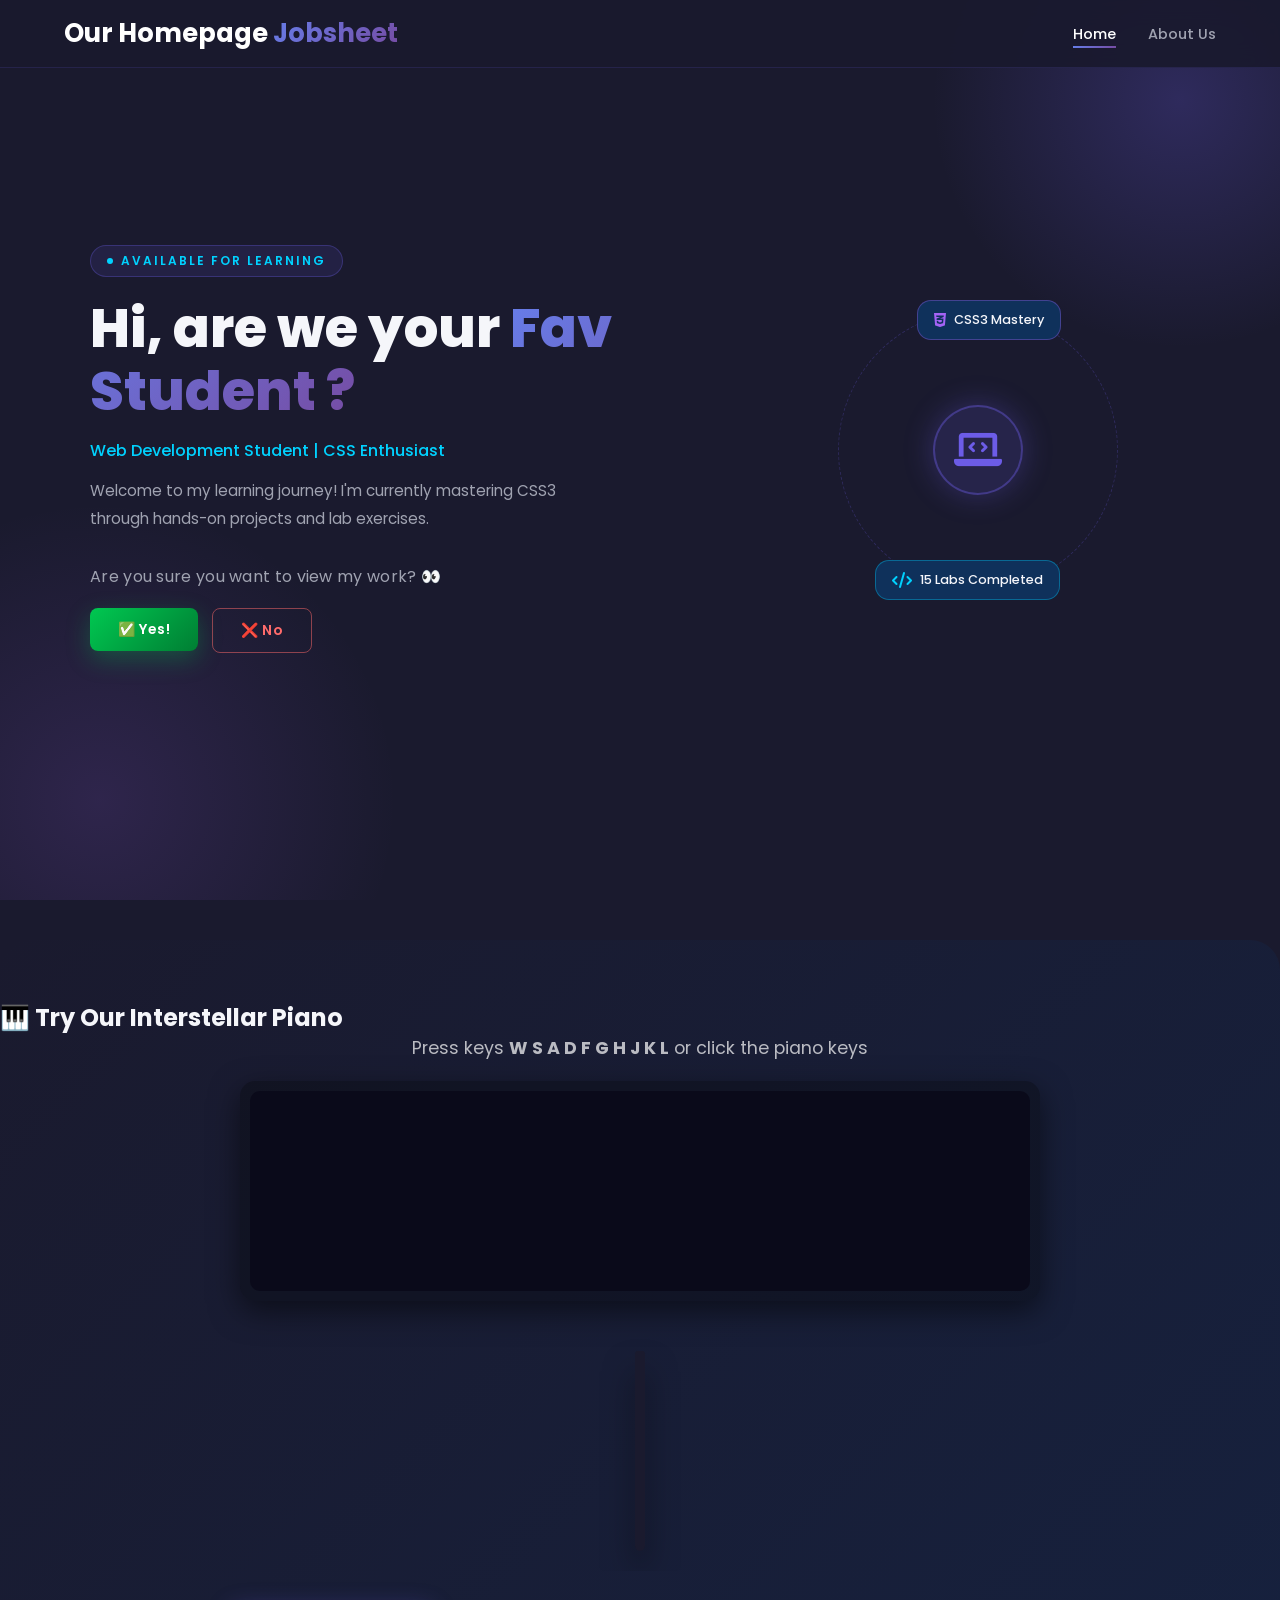
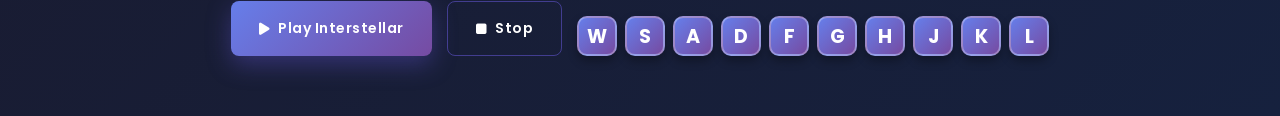
==== index.html @ 13f6bb86 "piano" ====
<!DOCTYPE html>
<html lang="en">
<head>
    <meta charset="UTF-8">
    <meta name="viewport" content="width=device-width, initial-scale=1.0">
    <title>My Jobsheet Progress</title>
    <link href="https://fonts.googleapis.com/css2?family=Poppins:wght@300;400;500;600;700;800&display=swap" rel="stylesheet">
    <link rel="stylesheet" href="https://cdnjs.cloudflare.com/ajax/libs/font-awesome/6.0.0/css/all.min.css">
    <link rel="stylesheet" href="index.css">
    <link rel="stylesheet" href="piano.css">
    <style>
        /* ===== YES/NO SECTION ===== */
        .yn-question {
            font-size: 1rem;
            color: var(--muted);
            margin-bottom: 16px;
            font-weight: 400;
            letter-spacing: 0.3px;
            transition: color 0.3s ease;
        }

        .yn-question.answered {
            color: var(--accent);
            font-weight: 500;
        }

        .yn-buttons {
            display: flex;
            gap: 14px;
            align-items: center;
            flex-wrap: wrap;
            position: relative;
            min-height: 50px;
        }

        /* YES button */
        .btn-yes {
            padding: 11px 28px;
            border-radius: 8px;
            font-weight: 600;
            font-size: 0.875rem;
            letter-spacing: 0.5px;
            cursor: pointer;
            border: none;
            font-family: inherit;
            display: inline-flex;
            align-items: center;
            gap: 8px;
            background: linear-gradient(135deg, #00c851, #007e33);
            color: white;
            box-shadow: 0 8px 24px rgba(0, 200, 81, 0.3);
            transition: all 0.35s cubic-bezier(0.34, 1.56, 0.64, 1);
        }

        .btn-yes:hover {
            transform: translateY(-3px) scale(1.05);
            box-shadow: 0 14px 32px rgba(0, 200, 81, 0.45);
        }

        .btn-yes:active {
            transform: translateY(0) scale(0.97);
        }

        .btn-yes.clicked {
            background: linear-gradient(135deg, #667eea, #764ba2);
            box-shadow: 0 8px 24px rgba(108, 92, 231, 0.4);
            animation: yesPop 0.5s cubic-bezier(0.34, 1.56, 0.64, 1);
        }

        @keyframes yesPop {
            0%   { transform: scale(1); }
            40%  { transform: scale(1.18); }
            100% { transform: scale(1); }
        }

        /* NO button — absolutely positioned so it can flee */
        .btn-no {
            padding: 11px 28px;
            border-radius: 8px;
            font-weight: 600;
            font-size: 0.875rem;
            letter-spacing: 0.5px;
            cursor: pointer;
            font-family: inherit;
            display: inline-flex;
            align-items: center;
            gap: 8px;
            background: transparent;
            color: #ff6b6b;
            border: 1px solid rgba(255, 107, 107, 0.5);
            transition:
                color 0.3s,
                border-color 0.3s,
                box-shadow 0.3s;
            position: fixed;  /* use fixed so it can go anywhere on screen */
            z-index: 9999;
            user-select: none;
        }

        .btn-no:hover {
            box-shadow: 0 0 16px rgba(255, 107, 107, 0.3);
        }

        /* Jobsheet dropdown — hidden until YES clicked */
        .jobsheet-reveal {
            display: none;
            opacity: 0;
            transform: translateY(10px);
            transition: opacity 0.4s ease, transform 0.4s ease;
        }

        .jobsheet-reveal.show {
            display: flex;
            animation: revealIn 0.5s cubic-bezier(0.34, 1.56, 0.64, 1) forwards;
        }

        @keyframes revealIn {
            from { opacity: 0; transform: translateY(12px) scale(0.95); }
            to   { opacity: 1; transform: translateY(0) scale(1); }
        }

        /* Confetti burst on YES */
        .confetti-burst {
            position: fixed;
            pointer-events: none;
            z-index: 99999;
        }

        .confetti-piece {
            position: absolute;
            width: 8px;
            height: 8px;
            border-radius: 2px;
            animation: confettiFall 1.2s ease-out forwards;
        }

        @keyframes confettiFall {
            0%   { transform: translate(0,0) rotate(0deg); opacity: 1; }
            100% { transform: translate(var(--dx), var(--dy)) rotate(720deg); opacity: 0; }
        }

        /* ===== ORBIT SYSTEM ===== */
        .hero-image {
            flex: 0.8;
            display: flex;
            align-items: center;
            justify-content: center;
            position: relative;
            height: 340px;
        }

        .orbit-system {
            position: relative;
            width: 300px;
            height: 300px;
            display: flex;
            align-items: center;
            justify-content: center;
        }

        /* Centre laptop icon */
        .orbit-center {
            position: absolute;
            width: 90px;
            height: 90px;
            background: rgba(108, 92, 231, 0.15);
            border: 2px solid rgba(108, 92, 231, 0.4);
            border-radius: 50%;
            display: flex;
            align-items: center;
            justify-content: center;
            z-index: 10;
            box-shadow: 0 0 30px rgba(108, 92, 231, 0.3);
        }

        .orbit-center i {
            font-size: 2.4rem;
            color: var(--primary);
            animation: pulse-icon 3s ease-in-out infinite;
        }

        @keyframes pulse-icon {
            0%, 100% { filter: drop-shadow(0 0 6px rgba(108,92,231,0.5)); }
            50%       { filter: drop-shadow(0 0 18px rgba(108,92,231,0.9)); }
        }

        /* Visible orbit track ring */
        .orbit-ring {
            position: absolute;
            width: 280px;
            height: 280px;
            border-radius: 50%;
            border: 1px dashed rgba(108, 92, 231, 0.25);
            z-index: 1;
        }

        /* Cards — JS moves them via translate, no rotation */
        .orbit-card {
            position: absolute;
            white-space: nowrap;
            z-index: 5;
            background: rgba(15, 52, 96, 0.92);
            backdrop-filter: blur(12px);
            padding: 10px 16px;
            border-radius: 14px;
            display: flex;
            align-items: center;
            gap: 8px;
            font-size: 0.8rem;
            font-weight: 500;
            /* transform set by JS only */
            transition: box-shadow 0.3s ease;
        }

        .orbit-card:hover {
            box-shadow: 0 0 20px rgba(108, 92, 231, 0.4);
        }

        .card-labs {
            border: 1px solid rgba(0, 210, 255, 0.35);
        }
        .card-labs i { color: #00d2ff; font-size: 1rem; }

        .card-css {
            border: 1px solid rgba(164, 99, 245, 0.35);
        }
        .card-css i { color: #a463f5; font-size: 1rem; }
    </style>
</head>
<body>

    <!-- Navigation Bar -->
    <nav class="navbar">
        <div class="nav-container">
            <div class="logo">
                <a href="#">Our Homepage <span>Jobsheet</span></a>
            </div>
            <ul class="nav-menu">
                <li><a href="#" class="active" data-icon="🏠">Home</a></li>
                <li><a href="about_us.html" data-icon="👥">About Us</a></li>
              
            </ul>
            <div class="hamburger">
                <span></span><span></span><span></span>
            </div>
        </div>
    </nav>

    <!-- HERO — Full screen, no scroll -->
    <section id="home" class="hero">
        <div class="hero-inner">

            <!-- Left: Text -->
            <div class="hero-content">
                <div class="hero-eyebrow">Available for Learning</div>
                <h1 class="glow-text">Hi, are we your <span class="highlight">Fav Student ?</span></h1>
                <p class="subtitle">Web Development Student | CSS Enthusiast</p>
                <p class="description">
                    Welcome to my learning journey! I'm currently mastering CSS3 through hands-on projects and lab exercises.
                </p>

                <!-- YES / NO Question -->
                <p class="yn-question" id="ynQuestion">
                    Are you sure you want to view my work? 👀
                </p>
                <div class="yn-buttons" id="ynButtons">
                    <button class="btn-yes" id="btnYes" onclick="handleYes()">
                        ✅ Yes!
                    </button>
                    <button class="btn-no" id="btnNo">
                        ❌ No
                    </button>
                </div>

                <!-- Jobsheet dropdown — only shows after YES -->
                <div class="hero-buttons jobsheet-reveal" id="jobsheetReveal">
                    <a href="about_us.html" class="btn primary">Learn More</a>

                    <div class="dropdown-wrapper" id="workDropdown">
                        <button class="btn secondary" onclick="toggleDropdown(event)">
                            View Our Work <i class="fas fa-chevron-down dropdown-arrow"></i>
                        </button>
                        <div class="dropdown-menu">
                            <a href="ammar/ammar.html">
                                <span class="member-avatar-icon avatar-ammar">A</span>
                                <span class="member-details">
                                    <span class="member-name">Ammar</span>
                                    <span class="member-title">Project Lead</span>
                                </span>
                            </a>
                            <a href="syamsul/syamsulpage.html">
                                <span class="member-avatar-icon avatar-syamsul">S</span>
                                <span class="member-details">
                                    <span class="member-name">Syamsul</span>
                                    <span class="member-title">Technical Specialist</span>
                                </span>
                            </a>
                        </div>
                    </div>
                </div>

            </div>

            <!-- Right: Orbit Visual -->
            <div class="hero-image">
                <div class="orbit-system" id="orbitSystem">
                    <!-- Centre: laptop -->
                    <div class="orbit-center">
                        <i class="fas fa-laptop-code"></i>
                    </div>

                    <!-- Orbit track ring -->
                    <div class="orbit-ring"></div>

                    <!-- Card 1 — position set by JS -->
                    <div class="orbit-card card-labs" id="orbitCard1">
                        <i class="fas fa-code"></i>
                        <span>15 Labs Completed</span>
                    </div>

                    <!-- Card 2 — position set by JS, 180° offset -->
                    <div class="orbit-card card-css" id="orbitCard2">
                        <i class="fab fa-css3-alt"></i>
                        <span>CSS3 Mastery</span>
                    </div>
                </div>
            </div>

        </div>
    </section>

    <!-- ===== PIANO SECTION WITH INTERSTELLAR ===== -->
<section class="piano-section">
    <div class="container">
        <h2 class="section-title">🎹 Try Our <span>Interstellar Piano</span></h2>
        <p class="piano-subtitle">Press keys <strong>W S A D F G H J K L</strong> or click the piano keys</p>
        
        <!-- Falling Notes Canvas -->
        <div class="game-area">
            <canvas id="fallingNotes" width="800" height="200"></canvas>
        </div>
        
        <!-- Piano Keyboard -->
        <div class="piano-container">
            <div class="piano-keyboard" id="piano">
                <!-- White keys - akan generate guna JavaScript -->
                <!-- Black keys - akan generate guna JavaScript -->
            </div>
        </div>
        
        <!-- Song Controls -->
        <div class="song-controls">
            <button class="btn primary" id="playInterstellar">
                <i class="fas fa-play"></i> Play Interstellar
            </button>
            <button class="btn secondary" id="stopSong">
                <i class="fas fa-stop"></i> Stop
            </button>
            <div class="guide-huruf">
                <span class="guide-key">W</span>
                <span class="guide-key">S</span>
                <span class="guide-key">A</span>
                <span class="guide-key">D</span>
                <span class="guide-key">F</span>
                <span class="guide-key">G</span>
                <span class="guide-key">H</span>
                <span class="guide-key">J</span>
                <span class="guide-key">K</span>
                <span class="guide-key">L</span>
            </div>
        </div>
    </div>
</section>

    <script>
        // ===== HAMBURGER =====
        const hamburger = document.querySelector('.hamburger');
        const navMenu   = document.querySelector('.nav-menu');
        hamburger.addEventListener('click', () => {
            hamburger.classList.toggle('active');
            navMenu.classList.toggle('active');
        });

        // ===== DROPDOWN =====
        function toggleDropdown(e) {
            e.stopPropagation();
            document.getElementById('workDropdown').classList.toggle('open');
        }
        document.addEventListener('click', () => {
            document.getElementById('workDropdown').classList.remove('open');
        });

        // ===== JS ORBIT — cards translate along circle, no rotation =====
        (function() {
            const system = document.getElementById('orbitSystem');
            const card1  = document.getElementById('orbitCard1');
            const card2  = document.getElementById('orbitCard2');

            const radius = 130;   // orbit radius in px
            const speed  = 0.0008; // radians per ms (full circle ~7.8s)

            let angle = 0;
            let lastTime = null;

            function step(timestamp) {
                if (!lastTime) lastTime = timestamp;
                const delta = timestamp - lastTime;
                lastTime = timestamp;

                angle += speed * delta;

                const cx = system.offsetWidth  / 2;
                const cy = system.offsetHeight / 2;

                // Card 1 position
                const x1 = cx + radius * Math.cos(angle);
                const y1 = cy + radius * Math.sin(angle);

                // Card 2 — exactly opposite (π offset)
                const x2 = cx + radius * Math.cos(angle + Math.PI);
                const y2 = cy + radius * Math.sin(angle + Math.PI);

                // Centre cards on the calculated point
                card1.style.left = (x1 - card1.offsetWidth  / 2) + 'px';
                card1.style.top  = (y1 - card1.offsetHeight / 2) + 'px';

                card2.style.left = (x2 - card2.offsetWidth  / 2) + 'px';
                card2.style.top  = (y2 - card2.offsetHeight / 2) + 'px';

                requestAnimationFrame(step);
            }

            requestAnimationFrame(step);
        })();

        // ===== POSITION NO BUTTON next to YES on load =====
        const btnNo  = document.getElementById('btnNo');
        const btnYes = document.getElementById('btnYes');

        function positionNoNearYes() {
            const rect = btnYes.getBoundingClientRect();
            btnNo.style.left = (rect.right + 14) + 'px';
            btnNo.style.top  = rect.top + 'px';
        }

        window.addEventListener('load', positionNoNearYes);
        window.addEventListener('resize', positionNoNearYes);

        // ===== RUNAWAY NO BUTTON =====
        let noMoveCount = 0;

        btnNo.addEventListener('mousemove', runAway);
        btnNo.addEventListener('touchstart', runAway, { passive: true });

        function runAway() {
            noMoveCount++;

            const margin  = 80;
            const btnW    = btnNo.offsetWidth;
            const btnH    = btnNo.offsetHeight;
            const maxX    = window.innerWidth  - btnW  - margin;
            const maxY    = window.innerHeight - btnH  - margin;

            // Try to pick a position far from the current position
            let newX, newY, tries = 0;
            do {
                newX = margin + Math.random() * maxX;
                newY = margin + Math.random() * maxY;
                tries++;
            } while (tries < 10 && isNear(newX, newY, btnNo));

            // Smooth dash to new position
            btnNo.style.transition = 'left 0.25s cubic-bezier(0.34,1.56,0.64,1), top 0.25s cubic-bezier(0.34,1.56,0.64,1)';
            btnNo.style.left = newX + 'px';
            btnNo.style.top  = newY + 'px';

            // Wobble text after a few escapes
            if (noMoveCount >= 3) {
                const msgs = ['Nope 😂', 'Never 🏃', 'Catch me!', '😈 No!', 'Hehe~', 'Nuh uh!'];
                btnNo.innerHTML = '❌ ' + msgs[Math.floor(Math.random() * msgs.length)];
            }
        }

        function isNear(x, y, el) {
            const rect = el.getBoundingClientRect();
            return Math.abs(x - rect.left) < 120 && Math.abs(y - rect.top) < 60;
        }

        // ===== YES BUTTON =====
        function handleYes() {
            const btnYes   = document.getElementById('btnYes');
            const ynQ      = document.getElementById('ynQuestion');
            const reveal   = document.getElementById('jobsheetReveal');

            // 1. Change question text
            ynQ.textContent = "Great! Here's what you can explore 🎉";
            ynQ.classList.add('answered');

            // 2. Hide YES button, banish NO
            btnYes.classList.add('clicked');
            btnYes.disabled = true;
            btnYes.innerHTML = '🎉 Yay!';
            btnNo.style.display = 'none';

            // 3. Confetti burst
            spawnConfetti(btnYes);

            // 4. Reveal jobsheet buttons
            setTimeout(() => {
                reveal.classList.add('show');
            }, 400);
        }

        // ===== CONFETTI =====
        function spawnConfetti(origin) {
            const rect   = origin.getBoundingClientRect();
            const colors = ['#667eea','#764ba2','#00d2ff','#f093fb','#feca57','#ff6b6b','#1dd1a1'];

            for (let i = 0; i < 28; i++) {
                const el = document.createElement('div');
                el.className = 'confetti-piece';
                el.style.cssText = `
                    left: ${rect.left + rect.width / 2}px;
                    top:  ${rect.top  + rect.height / 2}px;
                    background: ${colors[i % colors.length]};
                    --dx: ${(Math.random() - 0.5) * 220}px;
                    --dy: ${(Math.random() - 0.8) * 200}px;
                    border-radius: ${Math.random() > 0.5 ? '50%' : '2px'};
                    width:  ${6 + Math.random() * 8}px;
                    height: ${6 + Math.random() * 8}px;
                    animation-duration: ${0.9 + Math.random() * 0.6}s;
                    animation-delay: ${Math.random() * 0.2}s;
                `;
                el.classList.add('confetti-burst');
                document.body.appendChild(el);
                setTimeout(() => el.remove(), 1800);
            }
        }
    </script>
</body>
</html>
---- index.css ----
/* ============================================
   MAIN WEBSITE STYLES - style.css
   ============================================ */

:root {
    --primary: #6c5ce7;
    --secondary: #a463f5;
    --accent: #00d2ff;
    --dark: #1a1a2e;
    --deeper: #16213e;
    --card-bg: #0f3460;
    --light: #f5f6fa;
    --muted: #a0a3b1;
    --gradient: linear-gradient(135deg, #667eea 0%, #764ba2 100%);
    --transition: 0.4s cubic-bezier(0.4, 0, 0.2, 1);
}

* { margin: 0; padding: 0; box-sizing: border-box; }

body {
    font-family: 'Poppins', sans-serif;
    background: var(--dark);
    color: var(--light);
    overflow: hidden;
    height: 100vh;
}

/* ========== NAVBAR ========== */
.navbar {
    position: fixed;
    top: 0;
    width: 100%;
    background: rgba(26, 26, 46, 0.92);
    backdrop-filter: blur(12px);
    z-index: 1000;
    border-bottom: 1px solid rgba(108, 92, 231, 0.15);
}

.nav-container {
    max-width: 1200px;
    margin: 0 auto;
    padding: 14px 24px;
    display: flex;
    justify-content: space-between;
    align-items: center;
}

.logo a {
    font-size: 1.6rem;
    font-weight: 700;
    color: white;
    text-decoration: none;
}

.logo span {
    background: var(--gradient);
    -webkit-background-clip: text;
    -webkit-text-fill-color: transparent;
}

.nav-menu {
    display: flex;
    list-style: none;
    gap: 32px;
}

.nav-menu a {
    color: var(--muted);
    text-decoration: none;
    font-weight: 500;
    font-size: 0.9rem;
    transition: color var(--transition);
    position: relative;
}

.nav-menu a::after {
    content: '';
    position: absolute;
    bottom: -4px;
    left: 0;
    width: 0;
    height: 2px;
    background: var(--gradient);
    transition: width var(--transition);
}

.nav-menu a:hover,
.nav-menu a.active { color: white; }

.nav-menu a:hover::after,
.nav-menu a.active::after { width: 100%; }

.hamburger {
    display: none;
    flex-direction: column;
    cursor: pointer;
    gap: 5px;
}

.hamburger span {
    width: 24px;
    height: 2px;
    background: white;
    transition: all 0.3s;
    border-radius: 2px;
}

/* ========== HERO ========== */
.hero {
    height: 100vh;
    display: flex;
    align-items: center;
    justify-content: center;
    padding: 0 24px;
    position: relative;
    overflow: hidden;
}

.hero::before {
    content: '';
    position: absolute;
    width: 500px;
    height: 500px;
    background: radial-gradient(circle, rgba(108, 92, 231, 0.25) 0%, transparent 70%);
    border-radius: 50%;
    top: -150px;
    right: -150px;
    animation: drift 18s infinite;
    pointer-events: none;
}

.hero::after {
    content: '';
    position: absolute;
    width: 600px;
    height: 600px;
    background: radial-gradient(circle, rgba(164, 99, 245, 0.15) 0%, transparent 70%);
    border-radius: 50%;
    bottom: -200px;
    left: -200px;
    animation: drift 24s infinite reverse;
    pointer-events: none;
}

@keyframes drift {
    0%, 100% { transform: translate(0, 0); }
    50% { transform: translate(40px, 40px); }
}

.hero-inner {
    max-width: 1100px;
    width: 100%;
    display: flex;
    align-items: center;
    justify-content: space-between;
    gap: 40px;
    z-index: 10;
    position: relative;
}

.hero-content { flex: 1.2; }

.hero-eyebrow {
    display: inline-flex;
    align-items: center;
    gap: 8px;
    background: rgba(108, 92, 231, 0.12);
    border: 1px solid rgba(108, 92, 231, 0.3);
    color: var(--accent);
    font-size: 0.75rem;
    font-weight: 600;
    letter-spacing: 2px;
    text-transform: uppercase;
    padding: 6px 16px;
    border-radius: 20px;
    margin-bottom: 20px;
}

.hero-eyebrow::before {
    content: '';
    width: 6px;
    height: 6px;
    background: var(--accent);
    border-radius: 50%;
    animation: pulse 2s infinite;
}

@keyframes pulse {
    0%, 100% { opacity: 1; transform: scale(1); }
    50% { opacity: 0.4; transform: scale(0.8); }
}

.hero-content h1 {
    font-size: clamp(2rem, 4.5vw, 3.4rem);
    font-weight: 800;
    line-height: 1.15;
    margin-bottom: 16px;
    animation: glow 4s infinite;
}

@keyframes glow {
    0%, 100% { text-shadow: 0 0 20px rgba(108, 92, 231, 0.3); }
    50% { text-shadow: 0 0 40px rgba(164, 99, 245, 0.6); }
}

.highlight {
    background: var(--gradient);
    -webkit-background-clip: text;
    -webkit-text-fill-color: transparent;
}

.hero .subtitle {
    font-size: 1rem;
    color: var(--accent);
    font-weight: 500;
    margin-bottom: 14px;
}

.hero .description {
    font-size: 0.95rem;
    color: var(--muted);
    line-height: 1.8;
    margin-bottom: 32px;
    max-width: 480px;
}

/* ===== BUTTONS ===== */
.hero-buttons {
    display: flex;
    gap: 14px;
    align-items: flex-start;
    flex-wrap: wrap;
}

.btn {
    padding: 12px 28px;
    border-radius: 8px;
    text-decoration: none;
    font-weight: 600;
    font-size: 0.875rem;
    letter-spacing: 0.5px;
    transition: all var(--transition);
    display: inline-flex;
    align-items: center;
    gap: 8px;
    cursor: pointer;
    border: none;
    font-family: inherit;
}

.btn.primary {
    background: var(--gradient);
    color: white;
    box-shadow: 0 8px 24px rgba(108, 92, 231, 0.35);
}

.btn.primary:hover {
    transform: translateY(-3px);
    box-shadow: 0 14px 32px rgba(108, 92, 231, 0.5);
}

/* ===== DROPDOWN ===== */
.dropdown-wrapper { position: relative; }

.btn.secondary {
    background: transparent;
    color: white;
    border: 1px solid rgba(108, 92, 231, 0.5);
}

.btn.secondary:hover {
    background: rgba(108, 92, 231, 0.12);
    border-color: var(--primary);
}

.dropdown-menu {
    position: absolute;
    top: calc(100% + 10px);
    left: 0;
    background: rgba(15, 52, 96, 0.97);
    backdrop-filter: blur(16px);
    border: 1px solid rgba(108, 92, 231, 0.3);
    border-radius: 12px;
    overflow: hidden;
    min-width: 210px;
    opacity: 0;
    visibility: hidden;
    transform: translateY(-8px);
    transition: all var(--transition);
    z-index: 200;
}

.dropdown-wrapper:hover .dropdown-menu,
.dropdown-wrapper.open .dropdown-menu {
    opacity: 1;
    visibility: visible;
    transform: translateY(0);
}

.dropdown-menu a {
    display: flex;
    align-items: center;
    gap: 12px;
    padding: 13px 18px;
    color: var(--light);
    text-decoration: none;
    font-size: 0.875rem;
    font-weight: 500;
    transition: all var(--transition);
    border-bottom: 1px solid rgba(255, 255, 255, 0.05);
}

.dropdown-menu a:last-child { border-bottom: none; }

.dropdown-menu a:hover {
    background: rgba(108, 92, 231, 0.2);
    color: white;
    padding-left: 22px;
}

.member-avatar-icon {
    width: 34px;
    height: 34px;
    border-radius: 50%;
    display: flex;
    align-items: center;
    justify-content: center;
    font-size: 0.85rem;
    font-weight: 700;
    flex-shrink: 0;
    color: white;
}

.avatar-ammar  { background: linear-gradient(135deg, #6c5ce7, #a463f5); }
.avatar-syamsul { background: linear-gradient(135deg, #00d2ff, #6c5ce7); }

.member-details { display: flex; flex-direction: column; }
.member-name  { font-weight: 600; font-size: 0.875rem; color: white; }
.member-title { font-size: 0.72rem; color: var(--muted); }

.dropdown-arrow {
    font-size: 0.7rem;
    transition: transform var(--transition);
    margin-left: 2px;
}

.dropdown-wrapper:hover .dropdown-arrow,
.dropdown-wrapper.open .dropdown-arrow {
    transform: rotate(180deg);
}

/* ===== RIGHT VISUAL ===== */
.hero-image {
    flex: 0.8;
    position: relative;
    height: 340px;
    display: flex;
    align-items: center;
    justify-content: center;
}

.hero-ring {
    width: 240px;
    height: 240px;
    border-radius: 50%;
    border: 1px solid rgba(108, 92, 231, 0.2);
    display: flex;
    align-items: center;
    justify-content: center;
    position: relative;
    animation: spin 20s linear infinite;
}

.hero-ring::before {
    content: '';
    position: absolute;
    inset: 20px;
    border-radius: 50%;
    border: 1px dashed rgba(0, 210, 255, 0.15);
    animation: spin 12s linear infinite reverse;
}

.hero-icon-center {
    font-size: 4rem;
    color: var(--primary);
    animation: spin 20s linear infinite reverse;
}

@keyframes spin {
    from { transform: rotate(0deg); }
    to   { transform: rotate(360deg); }
}

.floating-card {
    position: absolute;
    top: 10%;
    right: -10px;
    background: rgba(15, 52, 96, 0.9);
    backdrop-filter: blur(12px);
    padding: 14px 18px;
    border-radius: 14px;
    border: 1px solid rgba(108, 92, 231, 0.25);
    display: flex;
    align-items: center;
    gap: 10px;
    font-size: 0.85rem;
    font-weight: 500;
    animation: floatUp 5s ease-in-out infinite;
    white-space: nowrap;
}

.floating-card i { color: var(--accent); font-size: 1.2rem; }

.floating-card-2 {
    position: absolute;
    bottom: 10%;
    left: -10px;
    background: rgba(15, 52, 96, 0.9);
    backdrop-filter: blur(12px);
    padding: 14px 18px;
    border-radius: 14px;
    border: 1px solid rgba(164, 99, 245, 0.25);
    display: flex;
    align-items: center;
    gap: 10px;
    font-size: 0.85rem;
    font-weight: 500;
    animation: floatUp 6s ease-in-out infinite reverse;
    white-space: nowrap;
}

.floating-card-2 i { color: var(--secondary); font-size: 1.2rem; }

@keyframes floatUp {
    0%, 100% { transform: translateY(0); }
    50%       { transform: translateY(-12px); }
}

/* ========== RESPONSIVE ========== */
@media (max-width: 768px) {
    body { overflow: auto; }

    .hamburger { display: flex; }

    .nav-menu {
        position: fixed;
        top: 58px;
        left: -100%;
        width: 100%;
        height: calc(100vh - 58px);
        background: var(--dark);
        flex-direction: column;
        align-items: center;
        justify-content: center;
        transition: left 0.3s;
        gap: 24px;
    }
    .nav-menu.active { left: 0; }

    .hero-inner        { flex-direction: column; text-align: center; }
    .hero-content      { order: 2; }
    .hero-image        { order: 1; height: 200px; }
    .hero .description { margin: 0 auto 28px; }
    .hero-buttons      { justify-content: center; }
    .floating-card     { top: 0; right: 0; }
    .floating-card-2   { bottom: 0; left: 0; }
}

@media (max-width: 480px) {
    .hero-content h1   { font-size: 1.8rem; }
    .hero-ring         { width: 160px; height: 160px; }
    .hero-icon-center  { font-size: 2.8rem; }
}
---- piano.css ----
/* ============================================
   PIANO SECTION STYLES - INTERSTELLAR PIANO
   ============================================ */

.piano-section {
    padding: 60px 0;
    background: linear-gradient(135deg, #1a1a2e 0%, #16213e 100%);
    margin-top: 40px;
    border-radius: 30px 30px 0 0;
}

.piano-subtitle {
    color: rgba(255,255,255,0.7);
    text-align: center;
    margin-bottom: 20px;
    font-size: 1.1em;
}

/* Game area for falling notes */
.game-area {
    width: 100%;
    max-width: 800px;
    margin: 0 auto 30px;
    background: rgba(0,0,0,0.3);
    border-radius: 15px;
    padding: 10px;
    box-shadow: 0 10px 30px rgba(0,0,0,0.5);
}

#fallingNotes {
    width: 100%;
    height: 200px;
    background: #0a0a1a;
    border-radius: 10px;
    display: block;
}

/* Piano keyboard */
.piano-container {
    display: flex;
    justify-content: center;
    margin: 20px 0 30px;
    overflow-x: auto;
    padding: 20px 0;
}

.piano-keyboard {
    display: flex;
    position: relative;
    height: 200px;
    background: #1a1a2e;
    border-radius: 10px 10px 20px 20px;
    padding: 10px 5px 5px 5px;
    box-shadow: 0 20px 30px rgba(0,0,0,0.5);
}

/* White key */
.white-key {
    width: 50px;
    height: 180px;
    background: white;
    border: 1px solid #333;
    border-radius: 0 0 8px 8px;
    box-shadow: 0 5px 0 #999;
    cursor: pointer;
    transition: all 0.05s ease;
    display: flex;
    flex-direction: column;
    justify-content: flex-end;
    align-items: center;
    padding-bottom: 15px;
    font-weight: bold;
    color: #333;
    position: relative;
    z-index: 1;
    user-select: none;
}

.white-key.active {
    background: #ddd;
    box-shadow: 0 2px 0 #999;
    transform: translateY(3px);
}

.white-key:hover {
    background: #f0f0f0;
}

/* Black key */
.black-key {
    width: 30px;
    height: 110px;
    background: #333;
    border: 1px solid #222;
    border-radius: 0 0 6px 6px;
    box-shadow: 0 5px 0 #111;
    cursor: pointer;
    transition: all 0.05s ease;
    display: flex;
    flex-direction: column;
    justify-content: flex-end;
    align-items: center;
    padding-bottom: 10px;
    color: white;
    font-size: 0.8em;
    font-weight: bold;
    position: absolute;
    z-index: 2;
    user-select: none;
}

.black-key.active {
    background: #555;
    box-shadow: 0 2px 0 #111;
    transform: translateY(3px);
}

.black-key:hover {
    background: #444;
}

/* Key guide */
.key-guide {
    font-size: 0.7em;
    color: #666;
    margin-top: 5px;
    text-transform: uppercase;
}

.white-key .key-guide {
    color: #999;
}

.black-key .key-guide {
    color: #ccc;
}

/* Song controls */
.song-controls {
    display: flex;
    justify-content: center;
    gap: 15px;
    flex-wrap: wrap;
    margin-top: 20px;
}

.guide-huruf {
    display: flex;
    gap: 8px;
    flex-wrap: wrap;
    justify-content: center;
    margin-top: 15px;
}

.guide-key {
    width: 40px;
    height: 40px;
    background: linear-gradient(135deg, #667eea, #764ba2);
    color: white;
    border-radius: 10px;
    display: flex;
    align-items: center;
    justify-content: center;
    font-weight: bold;
    font-size: 1.2em;
    box-shadow: 0 5px 10px rgba(0,0,0,0.3);
    border: 2px solid rgba(255,255,255,0.3);
}

/* Responsive */
@media (max-width: 768px) {
    .white-key {
        width: 35px;
        font-size: 0.8em;
    }
    .black-key {
        width: 22px;
    }
    
    .guide-key {
        width: 35px;
        height: 35px;
        font-size: 1em;
    }
}

@media (max-width: 480px) {
    .white-key {
        width: 30px;
        font-size: 0.7em;
    }
    .black-key {
        width: 18px;
    }
}
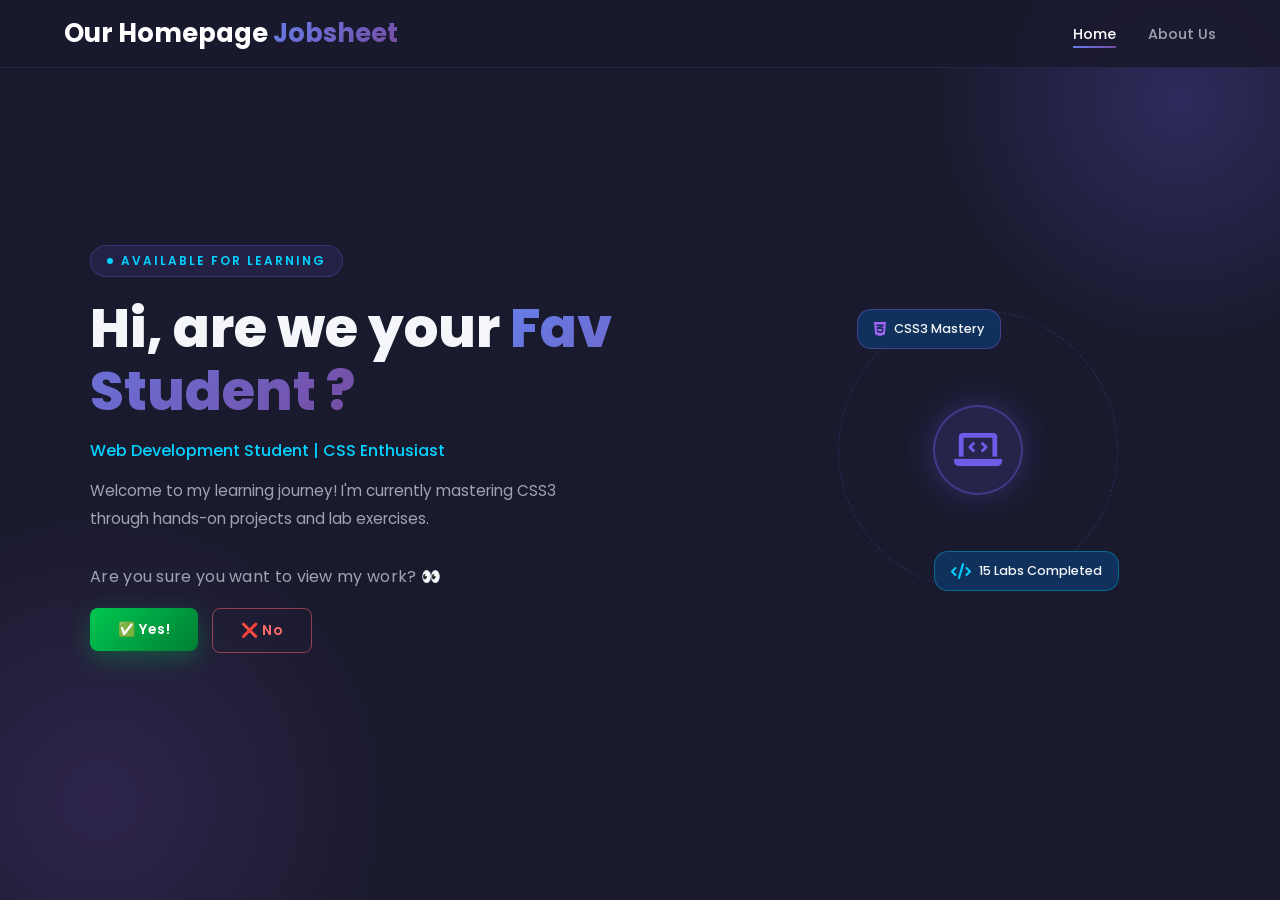
==== commit 0e505d31: "revert" ====
--- a/index.html
+++ b/index.html
@@ -7,7 +7,6 @@
     <link href="https://fonts.googleapis.com/css2?family=Poppins:wght@300;400;500;600;700;800&display=swap" rel="stylesheet">
     <link rel="stylesheet" href="https://cdnjs.cloudflare.com/ajax/libs/font-awesome/6.0.0/css/all.min.css">
     <link rel="stylesheet" href="index.css">
-    <link rel="stylesheet" href="piano.css">
     <style>
         /* ===== YES/NO SECTION ===== */
         .yn-question {
@@ -329,49 +328,6 @@
         </div>
     </section>
 
-    <!-- ===== PIANO SECTION WITH INTERSTELLAR ===== -->
-<section class="piano-section">
-    <div class="container">
-        <h2 class="section-title">🎹 Try Our <span>Interstellar Piano</span></h2>
-        <p class="piano-subtitle">Press keys <strong>W S A D F G H J K L</strong> or click the piano keys</p>
-        
-        <!-- Falling Notes Canvas -->
-        <div class="game-area">
-            <canvas id="fallingNotes" width="800" height="200"></canvas>
-        </div>
-        
-        <!-- Piano Keyboard -->
-        <div class="piano-container">
-            <div class="piano-keyboard" id="piano">
-                <!-- White keys - akan generate guna JavaScript -->
-                <!-- Black keys - akan generate guna JavaScript -->
-            </div>
-        </div>
-        
-        <!-- Song Controls -->
-        <div class="song-controls">
-            <button class="btn primary" id="playInterstellar">
-                <i class="fas fa-play"></i> Play Interstellar
-            </button>
-            <button class="btn secondary" id="stopSong">
-                <i class="fas fa-stop"></i> Stop
-            </button>
-            <div class="guide-huruf">
-                <span class="guide-key">W</span>
-                <span class="guide-key">S</span>
-                <span class="guide-key">A</span>
-                <span class="guide-key">D</span>
-                <span class="guide-key">F</span>
-                <span class="guide-key">G</span>
-                <span class="guide-key">H</span>
-                <span class="guide-key">J</span>
-                <span class="guide-key">K</span>
-                <span class="guide-key">L</span>
-            </div>
-        </div>
-    </div>
-</section>
-
     <script>
         // ===== HAMBURGER =====
         const hamburger = document.querySelector('.hamburger');
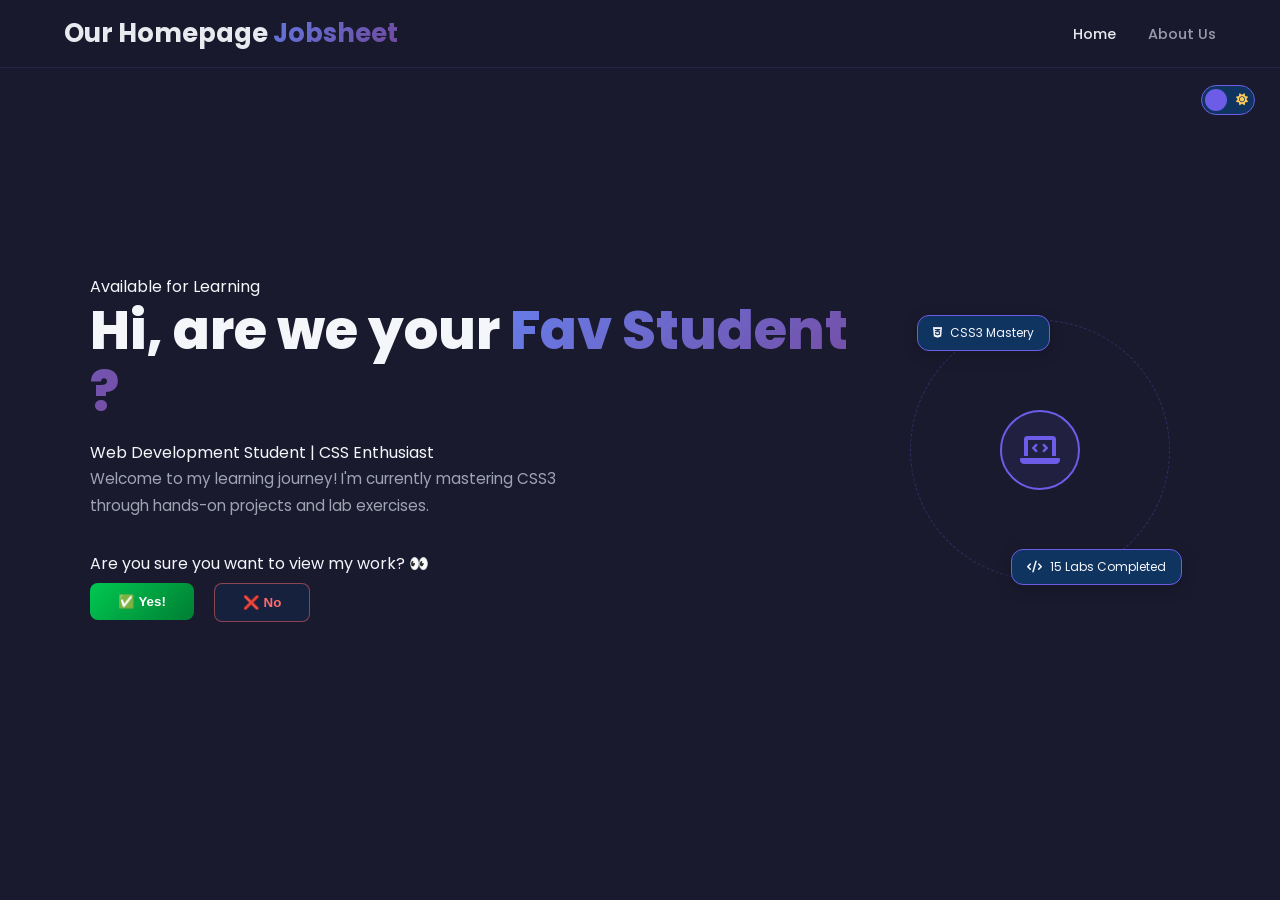
==== commit 0909476c: "Refactor index.html and index.css: streamline theme switcher, enhance button styles, and optimize la" ====
--- a/index.html
+++ b/index.html
@@ -7,249 +7,33 @@
     <link href="https://fonts.googleapis.com/css2?family=Poppins:wght@300;400;500;600;700;800&display=swap" rel="stylesheet">
     <link rel="stylesheet" href="https://cdnjs.cloudflare.com/ajax/libs/font-awesome/6.0.0/css/all.min.css">
     <link rel="stylesheet" href="index.css">
-    <style>
-        /* ===== YES/NO SECTION ===== */
-        .yn-question {
-            font-size: 1rem;
-            color: var(--muted);
-            margin-bottom: 16px;
-            font-weight: 400;
-            letter-spacing: 0.3px;
-            transition: color 0.3s ease;
-        }
-
-        .yn-question.answered {
-            color: var(--accent);
-            font-weight: 500;
-        }
-
-        .yn-buttons {
-            display: flex;
-            gap: 14px;
-            align-items: center;
-            flex-wrap: wrap;
-            position: relative;
-            min-height: 50px;
-        }
-
-        /* YES button */
-        .btn-yes {
-            padding: 11px 28px;
-            border-radius: 8px;
-            font-weight: 600;
-            font-size: 0.875rem;
-            letter-spacing: 0.5px;
-            cursor: pointer;
-            border: none;
-            font-family: inherit;
-            display: inline-flex;
-            align-items: center;
-            gap: 8px;
-            background: linear-gradient(135deg, #00c851, #007e33);
-            color: white;
-            box-shadow: 0 8px 24px rgba(0, 200, 81, 0.3);
-            transition: all 0.35s cubic-bezier(0.34, 1.56, 0.64, 1);
-        }
-
-        .btn-yes:hover {
-            transform: translateY(-3px) scale(1.05);
-            box-shadow: 0 14px 32px rgba(0, 200, 81, 0.45);
-        }
-
-        .btn-yes:active {
-            transform: translateY(0) scale(0.97);
-        }
-
-        .btn-yes.clicked {
-            background: linear-gradient(135deg, #667eea, #764ba2);
-            box-shadow: 0 8px 24px rgba(108, 92, 231, 0.4);
-            animation: yesPop 0.5s cubic-bezier(0.34, 1.56, 0.64, 1);
-        }
-
-        @keyframes yesPop {
-            0%   { transform: scale(1); }
-            40%  { transform: scale(1.18); }
-            100% { transform: scale(1); }
-        }
-
-        /* NO button — absolutely positioned so it can flee */
-        .btn-no {
-            padding: 11px 28px;
-            border-radius: 8px;
-            font-weight: 600;
-            font-size: 0.875rem;
-            letter-spacing: 0.5px;
-            cursor: pointer;
-            font-family: inherit;
-            display: inline-flex;
-            align-items: center;
-            gap: 8px;
-            background: transparent;
-            color: #ff6b6b;
-            border: 1px solid rgba(255, 107, 107, 0.5);
-            transition:
-                color 0.3s,
-                border-color 0.3s,
-                box-shadow 0.3s;
-            position: fixed;  /* use fixed so it can go anywhere on screen */
-            z-index: 9999;
-            user-select: none;
-        }
-
-        .btn-no:hover {
-            box-shadow: 0 0 16px rgba(255, 107, 107, 0.3);
-        }
-
-        /* Jobsheet dropdown — hidden until YES clicked */
-        .jobsheet-reveal {
-            display: none;
-            opacity: 0;
-            transform: translateY(10px);
-            transition: opacity 0.4s ease, transform 0.4s ease;
-        }
-
-        .jobsheet-reveal.show {
-            display: flex;
-            animation: revealIn 0.5s cubic-bezier(0.34, 1.56, 0.64, 1) forwards;
-        }
-
-        @keyframes revealIn {
-            from { opacity: 0; transform: translateY(12px) scale(0.95); }
-            to   { opacity: 1; transform: translateY(0) scale(1); }
-        }
-
-        /* Confetti burst on YES */
-        .confetti-burst {
-            position: fixed;
-            pointer-events: none;
-            z-index: 99999;
-        }
-
-        .confetti-piece {
-            position: absolute;
-            width: 8px;
-            height: 8px;
-            border-radius: 2px;
-            animation: confettiFall 1.2s ease-out forwards;
-        }
-
-        @keyframes confettiFall {
-            0%   { transform: translate(0,0) rotate(0deg); opacity: 1; }
-            100% { transform: translate(var(--dx), var(--dy)) rotate(720deg); opacity: 0; }
-        }
-
-        /* ===== ORBIT SYSTEM ===== */
-        .hero-image {
-            flex: 0.8;
-            display: flex;
-            align-items: center;
-            justify-content: center;
-            position: relative;
-            height: 340px;
-        }
-
-        .orbit-system {
-            position: relative;
-            width: 300px;
-            height: 300px;
-            display: flex;
-            align-items: center;
-            justify-content: center;
-        }
-
-        /* Centre laptop icon */
-        .orbit-center {
-            position: absolute;
-            width: 90px;
-            height: 90px;
-            background: rgba(108, 92, 231, 0.15);
-            border: 2px solid rgba(108, 92, 231, 0.4);
-            border-radius: 50%;
-            display: flex;
-            align-items: center;
-            justify-content: center;
-            z-index: 10;
-            box-shadow: 0 0 30px rgba(108, 92, 231, 0.3);
-        }
-
-        .orbit-center i {
-            font-size: 2.4rem;
-            color: var(--primary);
-            animation: pulse-icon 3s ease-in-out infinite;
-        }
-
-        @keyframes pulse-icon {
-            0%, 100% { filter: drop-shadow(0 0 6px rgba(108,92,231,0.5)); }
-            50%       { filter: drop-shadow(0 0 18px rgba(108,92,231,0.9)); }
-        }
-
-        /* Visible orbit track ring */
-        .orbit-ring {
-            position: absolute;
-            width: 280px;
-            height: 280px;
-            border-radius: 50%;
-            border: 1px dashed rgba(108, 92, 231, 0.25);
-            z-index: 1;
-        }
-
-        /* Cards — JS moves them via translate, no rotation */
-        .orbit-card {
-            position: absolute;
-            white-space: nowrap;
-            z-index: 5;
-            background: rgba(15, 52, 96, 0.92);
-            backdrop-filter: blur(12px);
-            padding: 10px 16px;
-            border-radius: 14px;
-            display: flex;
-            align-items: center;
-            gap: 8px;
-            font-size: 0.8rem;
-            font-weight: 500;
-            /* transform set by JS only */
-            transition: box-shadow 0.3s ease;
-        }
-
-        .orbit-card:hover {
-            box-shadow: 0 0 20px rgba(108, 92, 231, 0.4);
-        }
-
-        .card-labs {
-            border: 1px solid rgba(0, 210, 255, 0.35);
-        }
-        .card-labs i { color: #00d2ff; font-size: 1rem; }
-
-        .card-css {
-            border: 1px solid rgba(164, 99, 245, 0.35);
-        }
-        .card-css i { color: #a463f5; font-size: 1rem; }
-    </style>
 </head>
 <body>
 
-    <!-- Navigation Bar -->
+    <div class="theme-switch-wrapper">
+        <label class="theme-switch" for="checkbox">
+            <input type="checkbox" id="checkbox" />
+            <div class="slider round">
+                <i class="fas fa-moon"></i>
+                <i class="fas fa-sun"></i>
+            </div>
+        </label>
+    </div>
+
     <nav class="navbar">
         <div class="nav-container">
             <div class="logo">
                 <a href="#">Our Homepage <span>Jobsheet</span></a>
             </div>
             <ul class="nav-menu">
-                <li><a href="#" class="active" data-icon="🏠">Home</a></li>
-                <li><a href="about_us.html" data-icon="👥">About Us</a></li>
-              
+                <li><a href="#" class="active">Home</a></li>
+                <li><a href="about_us.html">About Us</a></li>
             </ul>
-            <div class="hamburger">
-                <span></span><span></span><span></span>
-            </div>
         </div>
     </nav>
 
-    <!-- HERO — Full screen, no scroll -->
     <section id="home" class="hero">
         <div class="hero-inner">
-
-            <!-- Left: Text -->
             <div class="hero-content">
                 <div class="hero-eyebrow">Available for Learning</div>
                 <h1 class="glow-text">Hi, are we your <span class="highlight">Fav Student ?</span></h1>
@@ -258,23 +42,14 @@
                     Welcome to my learning journey! I'm currently mastering CSS3 through hands-on projects and lab exercises.
                 </p>
 
-                <!-- YES / NO Question -->
-                <p class="yn-question" id="ynQuestion">
-                    Are you sure you want to view my work? 👀
-                </p>
+                <p class="yn-question" id="ynQuestion">Are you sure you want to view my work? 👀</p>
                 <div class="yn-buttons" id="ynButtons">
-                    <button class="btn-yes" id="btnYes" onclick="handleYes()">
-                        ✅ Yes!
-                    </button>
-                    <button class="btn-no" id="btnNo">
-                        ❌ No
-                    </button>
+                    <button class="btn-yes" id="btnYes" onclick="handleYes()">✅ Yes!</button>
+                    <button class="btn-no" id="btnNo">❌ No</button>
                 </div>
 
-                <!-- Jobsheet dropdown — only shows after YES -->
                 <div class="hero-buttons jobsheet-reveal" id="jobsheetReveal">
                     <a href="about_us.html" class="btn primary">Learn More</a>
-
                     <div class="dropdown-wrapper" id="workDropdown">
                         <button class="btn secondary" onclick="toggleDropdown(event)">
                             View Our Work <i class="fas fa-chevron-down dropdown-arrow"></i>
@@ -297,201 +72,102 @@
                         </div>
                     </div>
                 </div>
-
             </div>
 
-            <!-- Right: Orbit Visual -->
             <div class="hero-image">
                 <div class="orbit-system" id="orbitSystem">
-                    <!-- Centre: laptop -->
-                    <div class="orbit-center">
-                        <i class="fas fa-laptop-code"></i>
+                    <div class="orbit-center"><i class="fas fa-laptop-code"></i></div>
+                    <div class="orbit-ring"></div>
+                    <div class="orbit-card card-labs" id="orbitCard1">
+                        <i class="fas fa-code"></i><span>15 Labs Completed</span>
                     </div>
-
-                    <!-- Orbit track ring -->
-                    <div class="orbit-ring"></div>
-
-                    <!-- Card 1 — position set by JS -->
-                    <div class="orbit-card card-labs" id="orbitCard1">
-                        <i class="fas fa-code"></i>
-                        <span>15 Labs Completed</span>
-                    </div>
-
-                    <!-- Card 2 — position set by JS, 180° offset -->
                     <div class="orbit-card card-css" id="orbitCard2">
-                        <i class="fab fa-css3-alt"></i>
-                        <span>CSS3 Mastery</span>
+                        <i class="fab fa-css3-alt"></i><span>CSS3 Mastery</span>
                     </div>
                 </div>
             </div>
-
         </div>
     </section>
 
     <script>
-        // ===== HAMBURGER =====
-        const hamburger = document.querySelector('.hamburger');
-        const navMenu   = document.querySelector('.nav-menu');
-        hamburger.addEventListener('click', () => {
-            hamburger.classList.toggle('active');
-            navMenu.classList.toggle('active');
+        // 1. THEME TOGGLE LOGIC
+        const toggleSwitch = document.querySelector('#checkbox');
+        const currentTheme = localStorage.getItem('theme');
+
+        if (currentTheme) {
+            document.documentElement.setAttribute('data-theme', currentTheme);
+            if (currentTheme === 'light') toggleSwitch.checked = true;
+        }
+
+        toggleSwitch.addEventListener('change', (e) => {
+            const theme = e.target.checked ? 'light' : 'dark';
+            document.documentElement.setAttribute('data-theme', theme);
+            localStorage.setItem('theme', theme);
         });
 
-        // ===== DROPDOWN =====
+        // 2. ORBIT ANIMATION
+        (function() {
+            const system = document.getElementById('orbitSystem');
+            const card1 = document.getElementById('orbitCard1');
+            const card2 = document.getElementById('orbitCard2');
+            const radius = 130;
+            const speed = 0.0008;
+            let angle = 0, lastTime = null;
+
+            function step(timestamp) {
+                if (!lastTime) lastTime = timestamp;
+                angle += speed * (timestamp - lastTime);
+                lastTime = timestamp;
+                const cx = system.offsetWidth / 2, cy = system.offsetHeight / 2;
+                card1.style.left = (cx + radius * Math.cos(angle) - card1.offsetWidth / 2) + 'px';
+                card1.style.top = (cy + radius * Math.sin(angle) - card1.offsetHeight / 2) + 'px';
+                card2.style.left = (cx + radius * Math.cos(angle + Math.PI) - card2.offsetWidth / 2) + 'px';
+                card2.style.top = (cy + radius * Math.sin(angle + Math.PI) - card2.offsetHeight / 2) + 'px';
+                requestAnimationFrame(step);
+            }
+            requestAnimationFrame(step);
+        })();
+
+        // 3. UI INTERACTIONS (YES/NO/DROPDOWN)
+        const btnNo = document.getElementById('btnNo');
+        const btnYes = document.getElementById('btnYes');
+
+        window.addEventListener('load', () => {
+            const rect = btnYes.getBoundingClientRect();
+            btnNo.style.left = (rect.right + 20) + 'px';
+            btnNo.style.top = rect.top + 'px';
+        });
+
+        btnNo.addEventListener('mouseover', () => {
+            btnNo.style.left = Math.random() * (window.innerWidth - 120) + 'px';
+            btnNo.style.top = Math.random() * (window.innerHeight - 50) + 'px';
+        });
+
+        function handleYes() {
+            document.getElementById('ynQuestion').textContent = "Great! Here's what you can explore 🎉";
+            btnYes.style.display = 'none';
+            btnNo.style.display = 'none';
+            document.getElementById('jobsheetReveal').classList.add('show');
+            spawnConfetti();
+        }
+
         function toggleDropdown(e) {
             e.stopPropagation();
             document.getElementById('workDropdown').classList.toggle('open');
         }
-        document.addEventListener('click', () => {
-            document.getElementById('workDropdown').classList.remove('open');
-        });
 
-        // ===== JS ORBIT — cards translate along circle, no rotation =====
-        (function() {
-            const system = document.getElementById('orbitSystem');
-            const card1  = document.getElementById('orbitCard1');
-            const card2  = document.getElementById('orbitCard2');
-
-            const radius = 130;   // orbit radius in px
-            const speed  = 0.0008; // radians per ms (full circle ~7.8s)
-
-            let angle = 0;
-            let lastTime = null;
-
-            function step(timestamp) {
-                if (!lastTime) lastTime = timestamp;
-                const delta = timestamp - lastTime;
-                lastTime = timestamp;
-
-                angle += speed * delta;
-
-                const cx = system.offsetWidth  / 2;
-                const cy = system.offsetHeight / 2;
-
-                // Card 1 position
-                const x1 = cx + radius * Math.cos(angle);
-                const y1 = cy + radius * Math.sin(angle);
-
-                // Card 2 — exactly opposite (π offset)
-                const x2 = cx + radius * Math.cos(angle + Math.PI);
-                const y2 = cy + radius * Math.sin(angle + Math.PI);
-
-                // Centre cards on the calculated point
-                card1.style.left = (x1 - card1.offsetWidth  / 2) + 'px';
-                card1.style.top  = (y1 - card1.offsetHeight / 2) + 'px';
-
-                card2.style.left = (x2 - card2.offsetWidth  / 2) + 'px';
-                card2.style.top  = (y2 - card2.offsetHeight / 2) + 'px';
-
-                requestAnimationFrame(step);
-            }
-
-            requestAnimationFrame(step);
-        })();
-
-        // ===== POSITION NO BUTTON next to YES on load =====
-        const btnNo  = document.getElementById('btnNo');
-        const btnYes = document.getElementById('btnYes');
-
-        function positionNoNearYes() {
-            const rect = btnYes.getBoundingClientRect();
-            btnNo.style.left = (rect.right + 14) + 'px';
-            btnNo.style.top  = rect.top + 'px';
-        }
-
-        window.addEventListener('load', positionNoNearYes);
-        window.addEventListener('resize', positionNoNearYes);
-
-        // ===== RUNAWAY NO BUTTON =====
-        let noMoveCount = 0;
-
-        btnNo.addEventListener('mousemove', runAway);
-        btnNo.addEventListener('touchstart', runAway, { passive: true });
-
-        function runAway() {
-            noMoveCount++;
-
-            const margin  = 80;
-            const btnW    = btnNo.offsetWidth;
-            const btnH    = btnNo.offsetHeight;
-            const maxX    = window.innerWidth  - btnW  - margin;
-            const maxY    = window.innerHeight - btnH  - margin;
-
-            // Try to pick a position far from the current position
-            let newX, newY, tries = 0;
-            do {
-                newX = margin + Math.random() * maxX;
-                newY = margin + Math.random() * maxY;
-                tries++;
-            } while (tries < 10 && isNear(newX, newY, btnNo));
-
-            // Smooth dash to new position
-            btnNo.style.transition = 'left 0.25s cubic-bezier(0.34,1.56,0.64,1), top 0.25s cubic-bezier(0.34,1.56,0.64,1)';
-            btnNo.style.left = newX + 'px';
-            btnNo.style.top  = newY + 'px';
-
-            // Wobble text after a few escapes
-            if (noMoveCount >= 3) {
-                const msgs = ['Nope 😂', 'Never 🏃', 'Catch me!', '😈 No!', 'Hehe~', 'Nuh uh!'];
-                btnNo.innerHTML = '❌ ' + msgs[Math.floor(Math.random() * msgs.length)];
+        function spawnConfetti() {
+            for (let i = 0; i < 30; i++) {
+                const c = document.createElement('div');
+                c.className = 'confetti-piece';
+                c.style.cssText = `left:50%; top:50%; background:hsl(${Math.random()*360}, 70%, 60%); width:8px; height:8px; position:fixed;`;
+                c.style.setProperty('--dx', (Math.random()-0.5)*400 + 'px');
+                c.style.setProperty('--dy', (Math.random()-0.5)*400 + 'px');
+                document.body.appendChild(c);
+                setTimeout(() => c.remove(), 1200);
             }
         }
-
-        function isNear(x, y, el) {
-            const rect = el.getBoundingClientRect();
-            return Math.abs(x - rect.left) < 120 && Math.abs(y - rect.top) < 60;
-        }
-
-        // ===== YES BUTTON =====
-        function handleYes() {
-            const btnYes   = document.getElementById('btnYes');
-            const ynQ      = document.getElementById('ynQuestion');
-            const reveal   = document.getElementById('jobsheetReveal');
-
-            // 1. Change question text
-            ynQ.textContent = "Great! Here's what you can explore 🎉";
-            ynQ.classList.add('answered');
-
-            // 2. Hide YES button, banish NO
-            btnYes.classList.add('clicked');
-            btnYes.disabled = true;
-            btnYes.innerHTML = '🎉 Yay!';
-            btnNo.style.display = 'none';
-
-            // 3. Confetti burst
-            spawnConfetti(btnYes);
-
-            // 4. Reveal jobsheet buttons
-            setTimeout(() => {
-                reveal.classList.add('show');
-            }, 400);
-        }
-
-        // ===== CONFETTI =====
-        function spawnConfetti(origin) {
-            const rect   = origin.getBoundingClientRect();
-            const colors = ['#667eea','#764ba2','#00d2ff','#f093fb','#feca57','#ff6b6b','#1dd1a1'];
-
-            for (let i = 0; i < 28; i++) {
-                const el = document.createElement('div');
-                el.className = 'confetti-piece';
-                el.style.cssText = `
-                    left: ${rect.left + rect.width / 2}px;
-                    top:  ${rect.top  + rect.height / 2}px;
-                    background: ${colors[i % colors.length]};
-                    --dx: ${(Math.random() - 0.5) * 220}px;
-                    --dy: ${(Math.random() - 0.8) * 200}px;
-                    border-radius: ${Math.random() > 0.5 ? '50%' : '2px'};
-                    width:  ${6 + Math.random() * 8}px;
-                    height: ${6 + Math.random() * 8}px;
-                    animation-duration: ${0.9 + Math.random() * 0.6}s;
-                    animation-delay: ${Math.random() * 0.2}s;
-                `;
-                el.classList.add('confetti-burst');
-                document.body.appendChild(el);
-                setTimeout(() => el.remove(), 1800);
-            }
-        }
+        window.onclick = () => document.getElementById('workDropdown').classList.remove('open');
     </script>
 </body>
-</html>
+</html>
--- a/index.css
+++ b/index.css
@@ -1,7 +1,4 @@
-/* ============================================
-   MAIN WEBSITE STYLES - style.css
-   ============================================ */
-
+/* ========== CORE VARIABLES & THEMES ========== */
 :root {
     --primary: #6c5ce7;
     --secondary: #a463f5;
@@ -15,7 +12,20 @@
     --transition: 0.4s cubic-bezier(0.4, 0, 0.2, 1);
 }
 
-* { margin: 0; padding: 0; box-sizing: border-box; }
+/* Light Mode Overrides */
+[data-theme="light"] {
+    --dark: #f0f2f5;
+    --deeper: #ffffff;
+    --card-bg: #ffffff;
+    --light: #1a1a2e;
+    --muted: #636e72;
+    --primary: #5f27cd;
+}
+
+* { 
+    margin: 0; padding: 0; box-sizing: border-box; 
+    transition: background-color 0.3s ease, color 0.3s ease, border-color 0.3s ease;
+}
 
 body {
     font-family: 'Poppins', sans-serif;
@@ -25,449 +35,121 @@
     height: 100vh;
 }
 
+/* ========== THEME SWITCHER STYLES ========== */
+.theme-switch-wrapper {
+    position: fixed;
+    top: 85px;
+    right: 25px;
+    z-index: 9999;
+}
+
+.theme-switch {
+    display: inline-block;
+    height: 30px;
+    position: relative;
+    width: 54px;
+}
+
+.theme-switch input { display: none; }
+
+.slider {
+    background-color: var(--card-bg);
+    border: 1px solid var(--primary);
+    bottom: 0; cursor: pointer; left: 0; position: absolute; right: 0; top: 0;
+    transition: .4s; display: flex; align-items: center; justify-content: space-between; padding: 0 6px;
+}
+
+.slider i { font-size: 12px; }
+.fa-moon { color: #a463f5; }
+.fa-sun { color: #feca57; }
+
+.slider:before {
+    background-color: var(--primary);
+    bottom: 3px; content: ""; height: 22px; left: 3px;
+    position: absolute; transition: .4s; width: 22px; z-index: 2;
+}
+
+input:checked + .slider:before { transform: translateX(24px); background-color: #fff; }
+.slider.round { border-radius: 34px; }
+.slider.round:before { border-radius: 50%; }
+
 /* ========== NAVBAR ========== */
 .navbar {
-    position: fixed;
-    top: 0;
-    width: 100%;
-    background: rgba(26, 26, 46, 0.92);
-    backdrop-filter: blur(12px);
-    z-index: 1000;
-    border-bottom: 1px solid rgba(108, 92, 231, 0.15);
+    position: fixed; top: 0; width: 100%;
+    background: var(--dark); opacity: 0.95; backdrop-filter: blur(12px);
+    z-index: 1000; border-bottom: 1px solid rgba(108, 92, 231, 0.15);
 }
 
 .nav-container {
-    max-width: 1200px;
-    margin: 0 auto;
-    padding: 14px 24px;
-    display: flex;
-    justify-content: space-between;
-    align-items: center;
+    max-width: 1200px; margin: 0 auto; padding: 14px 24px;
+    display: flex; justify-content: space-between; align-items: center;
 }
 
-.logo a {
-    font-size: 1.6rem;
-    font-weight: 700;
-    color: white;
-    text-decoration: none;
+.logo a { font-size: 1.6rem; font-weight: 700; color: var(--light); text-decoration: none; }
+.logo span { background: var(--gradient); -webkit-background-clip: text; -webkit-text-fill-color: transparent; }
+
+.nav-menu { display: flex; list-style: none; gap: 32px; }
+.nav-menu a { color: var(--muted); text-decoration: none; font-weight: 500; font-size: 0.9rem; }
+.nav-menu a:hover, .nav-menu a.active { color: var(--light); }
+
+/* ========== HERO SECTION ========== */
+.hero { height: 100vh; display: flex; align-items: center; justify-content: center; position: relative; }
+.hero-inner { max-width: 1100px; width: 100%; display: flex; align-items: center; justify-content: space-between; gap: 40px; z-index: 10; }
+
+.hero-content h1 { font-size: clamp(2rem, 4.5vw, 3.4rem); font-weight: 800; line-height: 1.15; margin-bottom: 16px; }
+.highlight { background: var(--gradient); -webkit-background-clip: text; -webkit-text-fill-color: transparent; }
+.description { font-size: 0.95rem; color: var(--muted); line-height: 1.8; margin-bottom: 32px; max-width: 480px; }
+
+/* YES/NO BUTTONS */
+.yn-buttons { display: flex; gap: 14px; align-items: center; min-height: 50px; }
+.btn-yes { 
+    padding: 11px 28px; border-radius: 8px; font-weight: 600; cursor: pointer; border: none;
+    background: linear-gradient(135deg, #00c851, #007e33); color: white;
+}
+.btn-no { 
+    padding: 11px 28px; border-radius: 8px; font-weight: 600; cursor: pointer;
+    position: fixed; z-index: 9999; background: var(--deeper); color: #ff6b6b; border: 1px solid rgba(255,107,107,0.5);
 }
 
-.logo span {
-    background: var(--gradient);
-    -webkit-background-clip: text;
-    -webkit-text-fill-color: transparent;
+/* JOBSHEET REVEAL */
+.jobsheet-reveal { display: none; opacity: 0; gap: 14px; }
+.jobsheet-reveal.show { display: flex; animation: revealIn 0.5s forwards; }
+
+@keyframes revealIn { from { opacity: 0; transform: translateY(10px); } to { opacity: 1; transform: translateY(0); } }
+
+.btn { padding: 12px 28px; border-radius: 8px; text-decoration: none; font-weight: 600; display: inline-flex; align-items: center; gap: 8px; border: none; }
+.btn.primary { background: var(--gradient); color: white; }
+.btn.secondary { background: transparent; color: var(--light); border: 1px solid var(--primary); }
+
+/* DROPDOWN */
+.dropdown-wrapper { position: relative; }
+.dropdown-menu { 
+    position: absolute; top: 100%; left: 0; background: var(--card-bg); 
+    border: 1px solid var(--primary); border-radius: 12px; min-width: 210px; 
+    opacity: 0; visibility: hidden; transform: translateY(-8px); z-index: 200; 
+}
+.dropdown-wrapper.open .dropdown-menu { opacity: 1; visibility: visible; transform: translateY(10px); }
+.dropdown-menu a { display: flex; align-items: center; gap: 12px; padding: 12px; color: var(--light); text-decoration: none; }
+
+/* ORBIT SYSTEM */
+.hero-image { flex: 0.8; height: 340px; display: flex; align-items: center; justify-content: center; position: relative; }
+.orbit-system { position: relative; width: 300px; height: 300px; }
+.orbit-center { 
+    position: absolute; top: 50%; left: 50%; transform: translate(-50%, -50%); 
+    width: 80px; height: 80px; background: rgba(108, 92, 231, 0.1); border: 2px solid var(--primary); 
+    border-radius: 50%; display: flex; align-items: center; justify-content: center; z-index: 10; 
+}
+.orbit-center i { font-size: 2rem; color: var(--primary); }
+.orbit-ring { 
+    position: absolute; top: 50%; left: 50%; transform: translate(-50%, -50%); 
+    width: 260px; height: 260px; border-radius: 50%; border: 1px dashed var(--primary); opacity: 0.3; 
+}
+.orbit-card { 
+    position: absolute; background: var(--card-bg); border: 1px solid var(--primary); 
+    padding: 8px 15px; border-radius: 12px; display: flex; align-items: center; gap: 8px; 
+    font-size: 0.75rem; white-space: nowrap; box-shadow: 0 4px 15px rgba(0,0,0,0.2); 
 }
 
-.nav-menu {
-    display: flex;
-    list-style: none;
-    gap: 32px;
-}
-
-.nav-menu a {
-    color: var(--muted);
-    text-decoration: none;
-    font-weight: 500;
-    font-size: 0.9rem;
-    transition: color var(--transition);
-    position: relative;
-}
-
-.nav-menu a::after {
-    content: '';
-    position: absolute;
-    bottom: -4px;
-    left: 0;
-    width: 0;
-    height: 2px;
-    background: var(--gradient);
-    transition: width var(--transition);
-}
-
-.nav-menu a:hover,
-.nav-menu a.active { color: white; }
-
-.nav-menu a:hover::after,
-.nav-menu a.active::after { width: 100%; }
-
-.hamburger {
-    display: none;
-    flex-direction: column;
-    cursor: pointer;
-    gap: 5px;
-}
-
-.hamburger span {
-    width: 24px;
-    height: 2px;
-    background: white;
-    transition: all 0.3s;
-    border-radius: 2px;
-}
-
-/* ========== HERO ========== */
-.hero {
-    height: 100vh;
-    display: flex;
-    align-items: center;
-    justify-content: center;
-    padding: 0 24px;
-    position: relative;
-    overflow: hidden;
-}
-
-.hero::before {
-    content: '';
-    position: absolute;
-    width: 500px;
-    height: 500px;
-    background: radial-gradient(circle, rgba(108, 92, 231, 0.25) 0%, transparent 70%);
-    border-radius: 50%;
-    top: -150px;
-    right: -150px;
-    animation: drift 18s infinite;
-    pointer-events: none;
-}
-
-.hero::after {
-    content: '';
-    position: absolute;
-    width: 600px;
-    height: 600px;
-    background: radial-gradient(circle, rgba(164, 99, 245, 0.15) 0%, transparent 70%);
-    border-radius: 50%;
-    bottom: -200px;
-    left: -200px;
-    animation: drift 24s infinite reverse;
-    pointer-events: none;
-}
-
-@keyframes drift {
-    0%, 100% { transform: translate(0, 0); }
-    50% { transform: translate(40px, 40px); }
-}
-
-.hero-inner {
-    max-width: 1100px;
-    width: 100%;
-    display: flex;
-    align-items: center;
-    justify-content: space-between;
-    gap: 40px;
-    z-index: 10;
-    position: relative;
-}
-
-.hero-content { flex: 1.2; }
-
-.hero-eyebrow {
-    display: inline-flex;
-    align-items: center;
-    gap: 8px;
-    background: rgba(108, 92, 231, 0.12);
-    border: 1px solid rgba(108, 92, 231, 0.3);
-    color: var(--accent);
-    font-size: 0.75rem;
-    font-weight: 600;
-    letter-spacing: 2px;
-    text-transform: uppercase;
-    padding: 6px 16px;
-    border-radius: 20px;
-    margin-bottom: 20px;
-}
-
-.hero-eyebrow::before {
-    content: '';
-    width: 6px;
-    height: 6px;
-    background: var(--accent);
-    border-radius: 50%;
-    animation: pulse 2s infinite;
-}
-
-@keyframes pulse {
-    0%, 100% { opacity: 1; transform: scale(1); }
-    50% { opacity: 0.4; transform: scale(0.8); }
-}
-
-.hero-content h1 {
-    font-size: clamp(2rem, 4.5vw, 3.4rem);
-    font-weight: 800;
-    line-height: 1.15;
-    margin-bottom: 16px;
-    animation: glow 4s infinite;
-}
-
-@keyframes glow {
-    0%, 100% { text-shadow: 0 0 20px rgba(108, 92, 231, 0.3); }
-    50% { text-shadow: 0 0 40px rgba(164, 99, 245, 0.6); }
-}
-
-.highlight {
-    background: var(--gradient);
-    -webkit-background-clip: text;
-    -webkit-text-fill-color: transparent;
-}
-
-.hero .subtitle {
-    font-size: 1rem;
-    color: var(--accent);
-    font-weight: 500;
-    margin-bottom: 14px;
-}
-
-.hero .description {
-    font-size: 0.95rem;
-    color: var(--muted);
-    line-height: 1.8;
-    margin-bottom: 32px;
-    max-width: 480px;
-}
-
-/* ===== BUTTONS ===== */
-.hero-buttons {
-    display: flex;
-    gap: 14px;
-    align-items: flex-start;
-    flex-wrap: wrap;
-}
-
-.btn {
-    padding: 12px 28px;
-    border-radius: 8px;
-    text-decoration: none;
-    font-weight: 600;
-    font-size: 0.875rem;
-    letter-spacing: 0.5px;
-    transition: all var(--transition);
-    display: inline-flex;
-    align-items: center;
-    gap: 8px;
-    cursor: pointer;
-    border: none;
-    font-family: inherit;
-}
-
-.btn.primary {
-    background: var(--gradient);
-    color: white;
-    box-shadow: 0 8px 24px rgba(108, 92, 231, 0.35);
-}
-
-.btn.primary:hover {
-    transform: translateY(-3px);
-    box-shadow: 0 14px 32px rgba(108, 92, 231, 0.5);
-}
-
-/* ===== DROPDOWN ===== */
-.dropdown-wrapper { position: relative; }
-
-.btn.secondary {
-    background: transparent;
-    color: white;
-    border: 1px solid rgba(108, 92, 231, 0.5);
-}
-
-.btn.secondary:hover {
-    background: rgba(108, 92, 231, 0.12);
-    border-color: var(--primary);
-}
-
-.dropdown-menu {
-    position: absolute;
-    top: calc(100% + 10px);
-    left: 0;
-    background: rgba(15, 52, 96, 0.97);
-    backdrop-filter: blur(16px);
-    border: 1px solid rgba(108, 92, 231, 0.3);
-    border-radius: 12px;
-    overflow: hidden;
-    min-width: 210px;
-    opacity: 0;
-    visibility: hidden;
-    transform: translateY(-8px);
-    transition: all var(--transition);
-    z-index: 200;
-}
-
-.dropdown-wrapper:hover .dropdown-menu,
-.dropdown-wrapper.open .dropdown-menu {
-    opacity: 1;
-    visibility: visible;
-    transform: translateY(0);
-}
-
-.dropdown-menu a {
-    display: flex;
-    align-items: center;
-    gap: 12px;
-    padding: 13px 18px;
-    color: var(--light);
-    text-decoration: none;
-    font-size: 0.875rem;
-    font-weight: 500;
-    transition: all var(--transition);
-    border-bottom: 1px solid rgba(255, 255, 255, 0.05);
-}
-
-.dropdown-menu a:last-child { border-bottom: none; }
-
-.dropdown-menu a:hover {
-    background: rgba(108, 92, 231, 0.2);
-    color: white;
-    padding-left: 22px;
-}
-
-.member-avatar-icon {
-    width: 34px;
-    height: 34px;
-    border-radius: 50%;
-    display: flex;
-    align-items: center;
-    justify-content: center;
-    font-size: 0.85rem;
-    font-weight: 700;
-    flex-shrink: 0;
-    color: white;
-}
-
-.avatar-ammar  { background: linear-gradient(135deg, #6c5ce7, #a463f5); }
-.avatar-syamsul { background: linear-gradient(135deg, #00d2ff, #6c5ce7); }
-
-.member-details { display: flex; flex-direction: column; }
-.member-name  { font-weight: 600; font-size: 0.875rem; color: white; }
-.member-title { font-size: 0.72rem; color: var(--muted); }
-
-.dropdown-arrow {
-    font-size: 0.7rem;
-    transition: transform var(--transition);
-    margin-left: 2px;
-}
-
-.dropdown-wrapper:hover .dropdown-arrow,
-.dropdown-wrapper.open .dropdown-arrow {
-    transform: rotate(180deg);
-}
-
-/* ===== RIGHT VISUAL ===== */
-.hero-image {
-    flex: 0.8;
-    position: relative;
-    height: 340px;
-    display: flex;
-    align-items: center;
-    justify-content: center;
-}
-
-.hero-ring {
-    width: 240px;
-    height: 240px;
-    border-radius: 50%;
-    border: 1px solid rgba(108, 92, 231, 0.2);
-    display: flex;
-    align-items: center;
-    justify-content: center;
-    position: relative;
-    animation: spin 20s linear infinite;
-}
-
-.hero-ring::before {
-    content: '';
-    position: absolute;
-    inset: 20px;
-    border-radius: 50%;
-    border: 1px dashed rgba(0, 210, 255, 0.15);
-    animation: spin 12s linear infinite reverse;
-}
-
-.hero-icon-center {
-    font-size: 4rem;
-    color: var(--primary);
-    animation: spin 20s linear infinite reverse;
-}
-
-@keyframes spin {
-    from { transform: rotate(0deg); }
-    to   { transform: rotate(360deg); }
-}
-
-.floating-card {
-    position: absolute;
-    top: 10%;
-    right: -10px;
-    background: rgba(15, 52, 96, 0.9);
-    backdrop-filter: blur(12px);
-    padding: 14px 18px;
-    border-radius: 14px;
-    border: 1px solid rgba(108, 92, 231, 0.25);
-    display: flex;
-    align-items: center;
-    gap: 10px;
-    font-size: 0.85rem;
-    font-weight: 500;
-    animation: floatUp 5s ease-in-out infinite;
-    white-space: nowrap;
-}
-
-.floating-card i { color: var(--accent); font-size: 1.2rem; }
-
-.floating-card-2 {
-    position: absolute;
-    bottom: 10%;
-    left: -10px;
-    background: rgba(15, 52, 96, 0.9);
-    backdrop-filter: blur(12px);
-    padding: 14px 18px;
-    border-radius: 14px;
-    border: 1px solid rgba(164, 99, 245, 0.25);
-    display: flex;
-    align-items: center;
-    gap: 10px;
-    font-size: 0.85rem;
-    font-weight: 500;
-    animation: floatUp 6s ease-in-out infinite reverse;
-    white-space: nowrap;
-}
-
-.floating-card-2 i { color: var(--secondary); font-size: 1.2rem; }
-
-@keyframes floatUp {
-    0%, 100% { transform: translateY(0); }
-    50%       { transform: translateY(-12px); }
-}
-
-/* ========== RESPONSIVE ========== */
-@media (max-width: 768px) {
-    body { overflow: auto; }
-
-    .hamburger { display: flex; }
-
-    .nav-menu {
-        position: fixed;
-        top: 58px;
-        left: -100%;
-        width: 100%;
-        height: calc(100vh - 58px);
-        background: var(--dark);
-        flex-direction: column;
-        align-items: center;
-        justify-content: center;
-        transition: left 0.3s;
-        gap: 24px;
-    }
-    .nav-menu.active { left: 0; }
-
-    .hero-inner        { flex-direction: column; text-align: center; }
-    .hero-content      { order: 2; }
-    .hero-image        { order: 1; height: 200px; }
-    .hero .description { margin: 0 auto 28px; }
-    .hero-buttons      { justify-content: center; }
-    .floating-card     { top: 0; right: 0; }
-    .floating-card-2   { bottom: 0; left: 0; }
-}
-
-@media (max-width: 480px) {
-    .hero-content h1   { font-size: 1.8rem; }
-    .hero-ring         { width: 160px; height: 160px; }
-    .hero-icon-center  { font-size: 2.8rem; }
-}
+/* CONFETTI */
+.confetti-piece { animation: confettiFall 1.2s ease-out forwards; }
+@keyframes confettiFall { 0% { transform: translate(0,0); opacity: 1; } 100% { transform: translate(var(--dx), var(--dy)); opacity: 0; } }
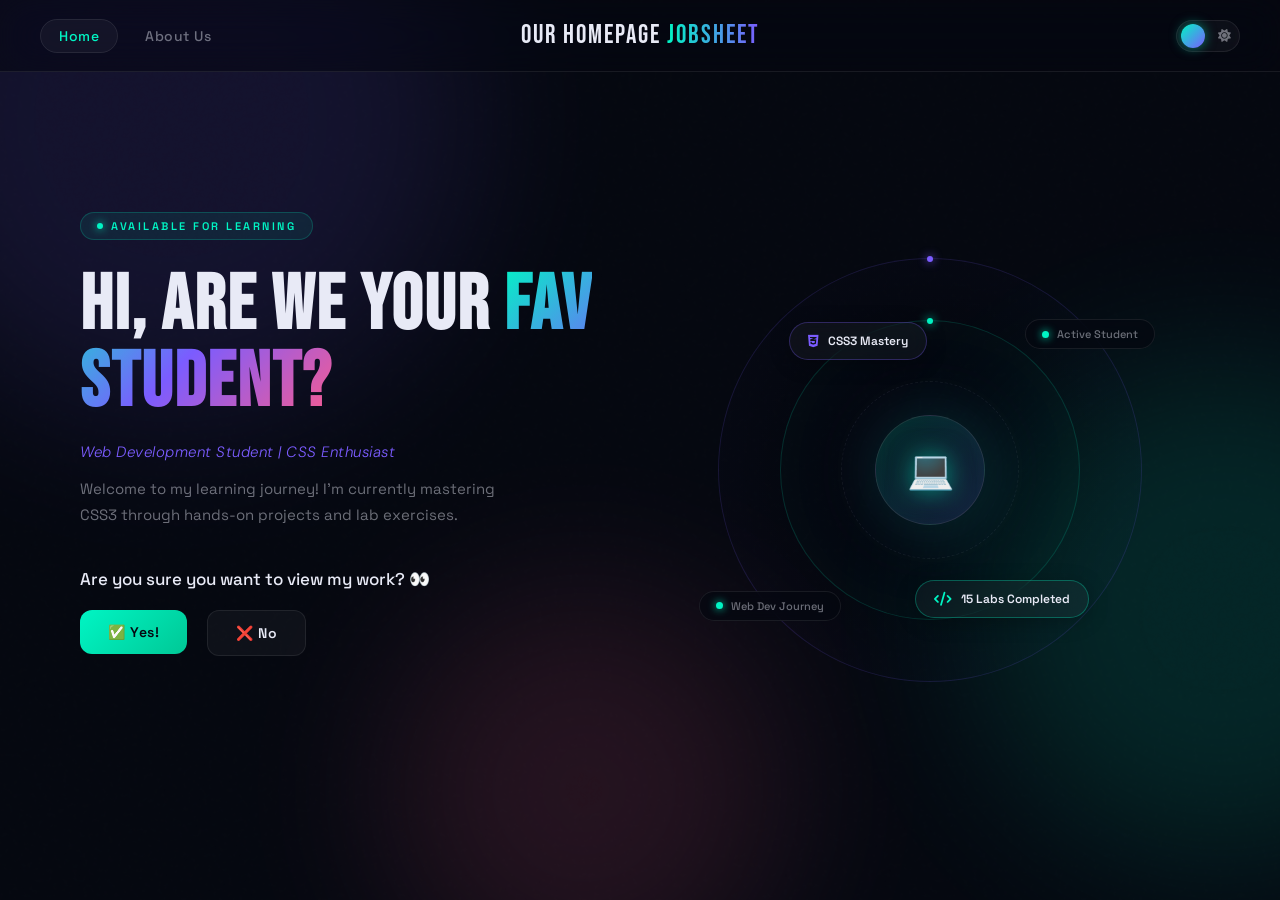
==== commit fd2f118b: "Enhance visual elements and functionality: - Updated theme switcher styles and integrated new CSS va" ====
--- a/index.html
+++ b/index.html
@@ -4,170 +4,655 @@
     <meta charset="UTF-8">
     <meta name="viewport" content="width=device-width, initial-scale=1.0">
     <title>My Jobsheet Progress</title>
-    <link href="https://fonts.googleapis.com/css2?family=Poppins:wght@300;400;500;600;700;800&display=swap" rel="stylesheet">
+    <link href="https://fonts.googleapis.com/css2?family=Space+Grotesk:wght@300;400;500;600;700&family=Bebas+Neue&family=DM+Sans:ital,wght@0,300;0,400;0,500;1,300&display=swap" rel="stylesheet">
     <link rel="stylesheet" href="https://cdnjs.cloudflare.com/ajax/libs/font-awesome/6.0.0/css/all.min.css">
-    <link rel="stylesheet" href="index.css">
+    <style>
+        :root {
+            --bg:       #050810;
+            --bg2:      #080d1a;
+            --surface:  rgba(255,255,255,0.04);
+            --border:   rgba(255,255,255,0.08);
+            --accent:   #00f5c4;
+            --accent2:  #7b5cff;
+            --accent3:  #ff5c8a;
+            --text:     #e8eaf6;
+            --muted:    rgba(232,234,246,0.45);
+            --glow:     0 0 40px rgba(0,245,196,0.18);
+        }
+        [data-theme="light"] {
+            --bg:      #f0f4ff;
+            --bg2:     #e4eaff;
+            --surface: rgba(255,255,255,0.7);
+            --border:  rgba(0,0,0,0.08);
+            --text:    #0d1230;
+            --muted:   rgba(13,18,48,0.5);
+            --glow:    0 0 40px rgba(123,92,255,0.15);
+        }
+
+        *, *::before, *::after { box-sizing: border-box; margin: 0; padding: 0; }
+
+        html { scroll-behavior: smooth; }
+
+        body {
+            font-family: 'Space Grotesk', sans-serif;
+            background: var(--bg);
+            color: var(--text);
+            min-height: 100vh;
+            overflow-x: hidden;
+            transition: background 0.4s, color 0.4s;
+        }
+
+        /* ─── NOISE OVERLAY ─── */
+        body::before {
+            content: '';
+            position: fixed; inset: 0;
+            background-image: url("data:image/svg+xml,%3Csvg viewBox='0 0 200 200' xmlns='http://www.w3.org/2000/svg'%3E%3Cfilter id='n'%3E%3CfeTurbulence type='fractalNoise' baseFrequency='0.9' numOctaves='4' stitchTiles='stitch'/%3E%3C/filter%3E%3Crect width='100%25' height='100%25' filter='url(%23n)' opacity='0.03'/%3E%3C/svg%3E");
+            pointer-events: none; z-index: 0;
+            opacity: 0.35;
+        }
+
+        /* ─── AURORA BG ─── */
+        .aurora {
+            position: fixed; inset: 0; z-index: 0; pointer-events: none;
+            overflow: hidden;
+        }
+        .aurora span {
+            position: absolute;
+            border-radius: 50%;
+            filter: blur(80px);
+            opacity: 0.12;
+            animation: drift 18s ease-in-out infinite alternate;
+        }
+        .aurora span:nth-child(1) { width: 600px; height: 600px; background: var(--accent2); top: -20%; left: -10%; animation-duration: 20s; }
+        .aurora span:nth-child(2) { width: 500px; height: 500px; background: var(--accent); top: 40%; right: -15%; animation-duration: 25s; animation-delay: -8s; }
+        .aurora span:nth-child(3) { width: 400px; height: 400px; background: var(--accent3); bottom: -10%; left: 30%; animation-duration: 22s; animation-delay: -4s; }
+        @keyframes drift { 0%{transform:translate(0,0) scale(1)} 100%{transform:translate(40px,30px) scale(1.15)} }
+
+        /* ─── THEME SWITCH ─── */
+.theme-switch-wrapper {
+    display: flex;
+    align-items: center;
+    margin-left: auto;
+}
+        .theme-switch { position: relative; display: inline-block; width: 64px; height: 32px; }
+        .theme-switch input { opacity: 0; width: 0; height: 0; }
+        .slider {
+            position: absolute; inset: 0; cursor: pointer;
+            background: var(--surface);
+            border: 1px solid var(--border);
+            border-radius: 32px;
+            backdrop-filter: blur(10px);
+            transition: 0.4s;
+            display: flex; align-items: center; justify-content: space-between;
+            padding: 0 8px;
+        }
+        .slider i { font-size: 13px; color: var(--muted); transition: 0.3s; }
+        .slider::after {
+            content: '';
+            position: absolute; left: 4px;
+            width: 24px; height: 24px;
+            background: linear-gradient(135deg, var(--accent), var(--accent2));
+            border-radius: 50%;
+            transition: 0.4s cubic-bezier(0.34,1.56,0.64,1);
+            box-shadow: 0 0 12px rgba(0,245,196,0.5);
+        }
+        input:checked ~ .slider::after { transform: translateX(32px); }
+
+        /* ─── NAVBAR ─── */
+        .navbar {
+            position: fixed; top: 0; left: 0; right: 0; z-index: 900;
+            padding: 0 40px;
+            height: 72px;
+            display: flex; align-items: center;
+            background: rgba(5,8,16,0.6);
+            backdrop-filter: blur(20px) saturate(1.4);
+            border-bottom: 1px solid var(--border);
+        }
+        [data-theme="light"] .navbar { background: rgba(240,244,255,0.7); }
+
+        .nav-container {
+    display: flex;
+    align-items: center;
+    justify-content: space-between;
+    width: 100%;
+}
+.logo {
+    position: absolute;
+    left: 50%;
+    transform: translateX(-50%);
+}
+        .logo a {
+            font-family: 'Bebas Neue', sans-serif;
+            font-size: 26px; letter-spacing: 2px;
+            color: var(--text); text-decoration: none;
+        }
+        .logo span {
+            background: linear-gradient(90deg, var(--accent), var(--accent2));
+            -webkit-background-clip: text; -webkit-text-fill-color: transparent;
+        }
+
+        .nav-menu { list-style: none; display: flex; gap: 8px; }
+        .nav-menu a {
+            text-decoration: none; color: var(--muted);
+            font-size: 14px; font-weight: 500; letter-spacing: 0.5px;
+            padding: 7px 18px; border-radius: 30px;
+            transition: 0.25s;
+            border: 1px solid transparent;
+        }
+        .nav-menu a:hover, .nav-menu a.active {
+            color: var(--text);
+            background: var(--surface);
+            border-color: var(--border);
+        }
+        .nav-menu a.active { color: var(--accent); }
+
+        /* ─── HERO SECTION ─── */
+        .hero {
+            position: relative; z-index: 1;
+            min-height: 100vh;
+            display: grid; grid-template-columns: 1fr 1fr;
+            align-items: center;
+            padding: 100px 80px 60px;
+            gap: 40px;
+            max-width: 1400px; margin: 0 auto;
+        }
+
+        .hero-eyebrow {
+            display: inline-flex; align-items: center; gap: 8px;
+            font-size: 11px; font-weight: 600; letter-spacing: 2.5px;
+            text-transform: uppercase; color: var(--accent);
+            background: rgba(0,245,196,0.08);
+            border: 1px solid rgba(0,245,196,0.2);
+            padding: 6px 16px; border-radius: 30px;
+            margin-bottom: 28px;
+        }
+        .hero-eyebrow::before {
+            content: '';
+            width: 6px; height: 6px; border-radius: 50%;
+            background: var(--accent);
+            box-shadow: 0 0 8px var(--accent);
+            animation: blink 1.5s ease-in-out infinite;
+        }
+        @keyframes blink { 0%,100%{opacity:1} 50%{opacity:0.3} }
+
+        h1 {
+            font-family: 'Bebas Neue', sans-serif;
+            font-size: clamp(52px, 6vw, 88px);
+            line-height: 1.0;
+            letter-spacing: 2px;
+            margin-bottom: 20px;
+            color: var(--text);
+        }
+        .highlight {
+            background: linear-gradient(135deg, var(--accent) 0%, var(--accent2) 50%, var(--accent3) 100%);
+            -webkit-background-clip: text; -webkit-text-fill-color: transparent;
+            position: relative;
+        }
+
+        .subtitle {
+            font-family: 'DM Sans', sans-serif;
+            font-size: 15px; font-style: italic;
+            color: var(--accent2); font-weight: 300;
+            margin-bottom: 14px; letter-spacing: 0.5px;
+        }
+
+        .description {
+            font-size: 15px; line-height: 1.75;
+            color: var(--muted); max-width: 440px;
+            margin-bottom: 40px;
+        }
+
+        /* ─── YN BUTTONS ─── */
+        .yn-question {
+            font-size: 17px; font-weight: 500;
+            color: var(--text); margin-bottom: 20px;
+        }
+        .yn-buttons { display: flex; gap: 14px; margin-bottom: 28px; align-items: center; }
+
+        .btn-yes, .btn-no {
+            padding: 13px 28px; border-radius: 12px;
+            font-family: 'Space Grotesk', sans-serif;
+            font-size: 14px; font-weight: 600;
+            cursor: pointer; border: none; transition: 0.25s;
+            letter-spacing: 0.5px;
+        }
+        .btn-yes {
+            background: linear-gradient(135deg, var(--accent), #00c896);
+            color: #050810;
+            box-shadow: 0 0 0 rgba(0,245,196,0);
+        }
+        .btn-yes:hover {
+            transform: translateY(-2px);
+            box-shadow: 0 8px 30px rgba(0,245,196,0.4);
+        }
+        .btn-no {
+            background: var(--surface);
+            color: var(--text);
+            border: 1px solid var(--border);
+            position: fixed; z-index: 9999;
+            transition: left 0.15s, top 0.15s, opacity 0.3s;
+        }
+        .btn-no:hover { background: rgba(255,92,138,0.15); border-color: var(--accent3); }
+
+        /* ─── HERO BUTTONS ─── */
+        .hero-buttons { display: flex; gap: 14px; flex-wrap: wrap; align-items: center; }
+
+        .jobsheet-reveal { opacity: 0; transform: translateY(16px); pointer-events: none; transition: opacity 0.5s, transform 0.5s; }
+        .jobsheet-reveal.show { opacity: 1; transform: translateY(0); pointer-events: auto; }
+
+        .btn {
+            display: inline-flex; align-items: center; gap: 8px;
+            padding: 13px 28px; border-radius: 12px;
+            font-family: 'Space Grotesk', sans-serif;
+            font-size: 14px; font-weight: 600;
+            text-decoration: none; cursor: pointer;
+            transition: 0.25s; letter-spacing: 0.5px;
+        }
+        .btn.primary {
+            background: linear-gradient(135deg, var(--accent2), var(--accent3));
+            color: #fff;
+        }
+        .btn.primary:hover { transform: translateY(-2px); box-shadow: 0 8px 30px rgba(123,92,255,0.4); }
+        .btn.secondary {
+            background: var(--surface);
+            color: var(--text);
+            border: 1px solid var(--border);
+        }
+        .btn.secondary:hover { background: rgba(255,255,255,0.08); border-color: var(--accent2); color: var(--accent2); }
+
+        /* ─── DROPDOWN ─── */
+        .dropdown-wrapper { position: relative; }
+        .dropdown-arrow { transition: transform 0.3s; font-size: 12px; }
+        .dropdown-wrapper.open .dropdown-arrow { transform: rotate(180deg); }
+
+        .dropdown-menu {
+            position: absolute; top: calc(100% + 10px); left: 0;
+            min-width: 220px;
+            background: var(--bg2);
+            border: 1px solid var(--border);
+            border-radius: 16px;
+            padding: 8px;
+            opacity: 0; pointer-events: none;
+            transform: translateY(-8px) scale(0.97);
+            transition: 0.25s cubic-bezier(0.34,1.56,0.64,1);
+            backdrop-filter: blur(20px);
+            box-shadow: 0 20px 60px rgba(0,0,0,0.4);
+        }
+        .dropdown-wrapper.open .dropdown-menu { opacity: 1; pointer-events: auto; transform: translateY(0) scale(1); }
+
+        .dropdown-menu a {
+            display: flex; align-items: center; gap: 12px;
+            padding: 11px 14px; border-radius: 10px;
+            text-decoration: none; color: var(--text);
+            transition: 0.2s;
+        }
+        .dropdown-menu a:hover { background: var(--surface); }
+
+        .member-avatar-icon {
+            width: 38px; height: 38px; border-radius: 10px;
+            display: flex; align-items: center; justify-content: center;
+            font-family: 'Bebas Neue', sans-serif; font-size: 18px;
+            flex-shrink: 0;
+        }
+        .avatar-ammar { background: linear-gradient(135deg, var(--accent), var(--accent2)); color: #050810; }
+        .avatar-syamsul { background: linear-gradient(135deg, var(--accent2), var(--accent3)); color: #fff; }
+
+        .member-details { display: flex; flex-direction: column; }
+        .member-name { font-size: 14px; font-weight: 600; }
+        .member-title { font-size: 11px; color: var(--muted); }
+
+        /* ─── VISUAL CORE ─── */
+        .visual-core {
+            position: relative;
+            width: 460px; height: 460px;
+            margin: 0 auto;
+        }
+
+        .ring-outer2, .ring-outer, .ring-mid {
+            position: absolute; top: 50%; left: 50%;
+            transform: translate(-50%, -50%);
+            border-radius: 50%;
+            border: 1px solid var(--border);
+        }
+        .ring-outer2 {
+            width: 424px; height: 424px;
+            border-color: rgba(123,92,255,0.15);
+            animation: spin-r 60s linear infinite;
+            background: radial-gradient(circle, transparent 45%, rgba(123,92,255,0.03) 100%);
+        }
+        .ring-outer {
+            width: 300px; height: 300px;
+            border-color: rgba(0,245,196,0.15);
+            animation: spin 40s linear infinite;
+            background: radial-gradient(circle, transparent 40%, rgba(0,245,196,0.03) 100%);
+        }
+        .ring-mid {
+            width: 178px; height: 178px;
+            border-color: rgba(255,255,255,0.06);
+            border-style: dashed;
+        }
+        @keyframes spin   { to { transform: translate(-50%,-50%) rotate(360deg);  } }
+        @keyframes spin-r { to { transform: translate(-50%,-50%) rotate(-360deg); } }
+
+        /* Tick marks on rings */
+        .ring-outer::before, .ring-outer2::before {
+            content: '';
+            position: absolute; top: -3px; left: 50%; transform: translateX(-50%);
+            width: 6px; height: 6px; border-radius: 50%;
+        }
+        .ring-outer::before  { background: var(--accent); box-shadow: 0 0 10px var(--accent); }
+        .ring-outer2::before { background: var(--accent2); box-shadow: 0 0 10px var(--accent2); }
+
+        /* Centre Blob */
+        .center-blob {
+            position: absolute; top: 50%; left: 50%;
+            transform: translate(-50%,-50%);
+            width: 110px; height: 110px;
+            border-radius: 50%;
+            background: linear-gradient(135deg, rgba(0,245,196,0.15), rgba(123,92,255,0.15));
+            border: 1px solid rgba(255,255,255,0.1);
+            display: flex; align-items: center; justify-content: center;
+            backdrop-filter: blur(10px);
+            box-shadow: 0 0 60px rgba(0,245,196,0.12), 0 0 120px rgba(123,92,255,0.08), inset 0 0 30px rgba(0,245,196,0.05);
+            animation: pulse-blob 4s ease-in-out infinite;
+        }
+        @keyframes pulse-blob {
+            0%,100% { box-shadow: 0 0 60px rgba(0,245,196,0.12), 0 0 120px rgba(123,92,255,0.08); transform: translate(-50%,-50%) scale(1); }
+            50%      { box-shadow: 0 0 80px rgba(0,245,196,0.22), 0 0 160px rgba(123,92,255,0.15); transform: translate(-50%,-50%) scale(1.04); }
+        }
+        .blob-icon { font-size: 38px; filter: drop-shadow(0 0 12px rgba(0,245,196,0.5)); }
+
+        /* Orbit Cards */
+        .orbit-card {
+            position: absolute;
+            display: flex; align-items: center; gap: 9px;
+            padding: 10px 18px; border-radius: 30px;
+            background: var(--surface);
+            border: 1px solid var(--border);
+            backdrop-filter: blur(12px);
+            font-size: 12px; font-weight: 600; white-space: nowrap;
+            color: var(--text);
+            box-shadow: 0 4px 20px rgba(0,0,0,0.25);
+            pointer-events: none;
+        }
+        .oc-labs { border-color: rgba(0,245,196,0.3); }
+        .oc-css  { border-color: rgba(123,92,255,0.3); }
+        .oc-labs i { color: var(--accent); font-size: 14px; }
+        .oc-css  i { color: var(--accent2); font-size: 14px; }
+
+        /* Stat Pills */
+        .stat-pill {
+            position: absolute;
+            display: flex; align-items: center; gap: 8px;
+            padding: 7px 16px; border-radius: 30px;
+            background: rgba(5,8,16,0.7);
+            border: 1px solid var(--border);
+            font-size: 11px; font-weight: 500;
+            color: var(--muted); white-space: nowrap;
+            pointer-events: none;
+            backdrop-filter: blur(10px);
+        }
+        [data-theme="light"] .stat-pill { background: rgba(255,255,255,0.75); }
+        .dot { width: 7px; height: 7px; border-radius: 50%; background: var(--accent); box-shadow: 0 0 8px var(--accent); animation: blink 2s ease-in-out infinite; }
+
+        /* ─── CONFETTI ─── */
+        @keyframes confetti-fly {
+            0%   { transform: translate(0,0) rotate(0deg) scale(1); opacity: 1; }
+            100% { transform: translate(var(--dx), var(--dy)) rotate(720deg) scale(0); opacity: 0; }
+        }
+        .confetti-piece {
+            border-radius: 3px;
+            animation: confetti-fly 1.2s ease-out forwards;
+            z-index: 9999;
+        }
+
+        /* ─── RESPONSIVE ─── */
+        @media (max-width: 900px) {
+            .hero { grid-template-columns: 1fr; padding: 100px 30px 60px; }
+            .visual-core { width: 300px; height: 300px; }
+            .ring-outer2 { width: 290px; height: 290px; }
+            .ring-outer  { width: 200px; height: 200px; }
+            .ring-mid    { width: 120px; height: 120px; }
+        }
+
+        /* ─── SCROLL GRADIENT LINE ─── */
+        .scroll-line {
+            position: fixed; left: 0; top: 0; width: 3px;
+            height: 0%; background: linear-gradient(180deg, var(--accent), var(--accent2), var(--accent3));
+            z-index: 999; border-radius: 0 3px 3px 0;
+            transition: height 0.1s;
+        }
+    </style>
 </head>
 <body>
 
-    <div class="theme-switch-wrapper">
-        <label class="theme-switch" for="checkbox">
-            <input type="checkbox" id="checkbox" />
-            <div class="slider round">
-                <i class="fas fa-moon"></i>
-                <i class="fas fa-sun"></i>
-            </div>
-        </label>
+<div class="aurora">
+    <span></span><span></span><span></span>
+</div>
+<div class="scroll-line" id="scrollLine"></div>
+
+
+
+<!-- NAVBAR -->
+<nav class="navbar">
+    <div class="nav-container">
+        <!-- LEFT: nav links -->
+        <ul class="nav-menu">
+            <li><a href="#" class="active">Home</a></li>
+            <li><a href="about_us.html">About Us</a></li>
+        </ul>
+
+        <!-- CENTER: logo -->
+        <div class="logo">
+            <a href="#">Our Homepage <span>Jobsheet</span></a>
+        </div>
+
+        <!-- RIGHT: theme switch -->
+        <div class="theme-switch-wrapper">
+            <label class="theme-switch" for="checkbox">
+                <input type="checkbox" id="checkbox" />
+                <div class="slider round">
+                    <i class="fas fa-moon"></i>
+                    <i class="fas fa-sun"></i>
+                </div>
+            </label>
+        </div>
     </div>
-
-    <nav class="navbar">
-        <div class="nav-container">
-            <div class="logo">
-                <a href="#">Our Homepage <span>Jobsheet</span></a>
-            </div>
-            <ul class="nav-menu">
-                <li><a href="#" class="active">Home</a></li>
-                <li><a href="about_us.html">About Us</a></li>
-            </ul>
-        </div>
-    </nav>
-
-    <section id="home" class="hero">
-        <div class="hero-inner">
-            <div class="hero-content">
-                <div class="hero-eyebrow">Available for Learning</div>
-                <h1 class="glow-text">Hi, are we your <span class="highlight">Fav Student ?</span></h1>
-                <p class="subtitle">Web Development Student | CSS Enthusiast</p>
-                <p class="description">
-                    Welcome to my learning journey! I'm currently mastering CSS3 through hands-on projects and lab exercises.
-                </p>
-
-                <p class="yn-question" id="ynQuestion">Are you sure you want to view my work? 👀</p>
-                <div class="yn-buttons" id="ynButtons">
-                    <button class="btn-yes" id="btnYes" onclick="handleYes()">✅ Yes!</button>
-                    <button class="btn-no" id="btnNo">❌ No</button>
-                </div>
-
-                <div class="hero-buttons jobsheet-reveal" id="jobsheetReveal">
-                    <a href="about_us.html" class="btn primary">Learn More</a>
-                    <div class="dropdown-wrapper" id="workDropdown">
-                        <button class="btn secondary" onclick="toggleDropdown(event)">
-                            View Our Work <i class="fas fa-chevron-down dropdown-arrow"></i>
-                        </button>
-                        <div class="dropdown-menu">
-                            <a href="ammar/ammar.html">
-                                <span class="member-avatar-icon avatar-ammar">A</span>
-                                <span class="member-details">
-                                    <span class="member-name">Ammar</span>
-                                    <span class="member-title">Project Lead</span>
-                                </span>
-                            </a>
-                            <a href="syamsul/syamsulpage.html">
-                                <span class="member-avatar-icon avatar-syamsul">S</span>
-                                <span class="member-details">
-                                    <span class="member-name">Syamsul</span>
-                                    <span class="member-title">Technical Specialist</span>
-                                </span>
-                            </a>
-                        </div>
-                    </div>
+</nav>
+
+<!-- HERO -->
+<section id="home" class="hero">
+    <div class="hero-content">
+        <div class="hero-eyebrow">Available for Learning</div>
+        <h1>Hi, are we your <span class="highlight">Fav Student?</span></h1>
+        <p class="subtitle">Web Development Student | CSS Enthusiast</p>
+        <p class="description">
+            Welcome to my learning journey! I'm currently mastering CSS3 through hands-on projects and lab exercises.
+        </p>
+
+        <p class="yn-question" id="ynQuestion">Are you sure you want to view my work? 👀</p>
+        <div class="yn-buttons" id="ynButtons">
+            <button class="btn-yes" id="btnYes" onclick="handleYes()">✅ Yes!</button>
+            <button class="btn-no" id="btnNo">❌ No</button>
+        </div>
+
+        <div class="hero-buttons jobsheet-reveal" id="jobsheetReveal">
+            <a href="about_us.html" class="btn primary">
+                <i class="fas fa-rocket"></i> Learn More
+            </a>
+            <div class="dropdown-wrapper" id="workDropdown">
+                <button class="btn secondary" onclick="toggleDropdown(event)">
+                    View Our Work <i class="fas fa-chevron-down dropdown-arrow"></i>
+                </button>
+                <div class="dropdown-menu">
+                    <a href="ammar/ammar.html">
+                        <span class="member-avatar-icon avatar-ammar">A</span>
+                        <span class="member-details">
+                            <span class="member-name">Ammar</span>
+                            <span class="member-title">Project Lead</span>
+                        </span>
+                    </a>
+                    <a href="syamsul/syamsulpage.html">
+                        <span class="member-avatar-icon avatar-syamsul">S</span>
+                        <span class="member-details">
+                            <span class="member-name">Syamsul</span>
+                            <span class="member-title">Technical Specialist</span>
+                        </span>
+                    </a>
                 </div>
             </div>
-
-            <div class="hero-image">
-                <div class="orbit-system" id="orbitSystem">
-                    <div class="orbit-center"><i class="fas fa-laptop-code"></i></div>
-                    <div class="orbit-ring"></div>
-                    <div class="orbit-card card-labs" id="orbitCard1">
-                        <i class="fas fa-code"></i><span>15 Labs Completed</span>
-                    </div>
-                    <div class="orbit-card card-css" id="orbitCard2">
-                        <i class="fab fa-css3-alt"></i><span>CSS3 Mastery</span>
-                    </div>
-                </div>
+        </div>
+    </div>
+
+    <!-- VISUAL CORE -->
+    <div class="visual-core" id="visualCore">
+        <div class="ring-outer2"></div>
+        <div class="ring-outer"></div>
+        <div class="ring-mid"></div>
+
+        <div class="center-blob">
+            <div class="blob-bg">
+                <span class="blob-icon">💻</span>
             </div>
         </div>
-    </section>
-
-    <script>
-        // 1. THEME TOGGLE LOGIC
-        const toggleSwitch = document.querySelector('#checkbox');
-        const currentTheme = localStorage.getItem('theme');
-
-        if (currentTheme) {
-            document.documentElement.setAttribute('data-theme', currentTheme);
-            if (currentTheme === 'light') toggleSwitch.checked = true;
-        }
-
-        toggleSwitch.addEventListener('change', (e) => {
-            const theme = e.target.checked ? 'light' : 'dark';
-            document.documentElement.setAttribute('data-theme', theme);
-            localStorage.setItem('theme', theme);
-        });
-
-        // 2. ORBIT ANIMATION
-        (function() {
-            const system = document.getElementById('orbitSystem');
-            const card1 = document.getElementById('orbitCard1');
-            const card2 = document.getElementById('orbitCard2');
-            const radius = 130;
-            const speed = 0.0008;
-            let angle = 0, lastTime = null;
-
-            function step(timestamp) {
-                if (!lastTime) lastTime = timestamp;
-                angle += speed * (timestamp - lastTime);
-                lastTime = timestamp;
-                const cx = system.offsetWidth / 2, cy = system.offsetHeight / 2;
-                card1.style.left = (cx + radius * Math.cos(angle) - card1.offsetWidth / 2) + 'px';
-                card1.style.top = (cy + radius * Math.sin(angle) - card1.offsetHeight / 2) + 'px';
-                card2.style.left = (cx + radius * Math.cos(angle + Math.PI) - card2.offsetWidth / 2) + 'px';
-                card2.style.top = (cy + radius * Math.sin(angle + Math.PI) - card2.offsetHeight / 2) + 'px';
-                requestAnimationFrame(step);
-            }
-            requestAnimationFrame(step);
-        })();
-
-        // 3. UI INTERACTIONS (YES/NO/DROPDOWN)
-        const btnNo = document.getElementById('btnNo');
-        const btnYes = document.getElementById('btnYes');
-
-        window.addEventListener('load', () => {
-            const rect = btnYes.getBoundingClientRect();
-            btnNo.style.left = (rect.right + 20) + 'px';
-            btnNo.style.top = rect.top + 'px';
-        });
-
-        btnNo.addEventListener('mouseover', () => {
-            btnNo.style.left = Math.random() * (window.innerWidth - 120) + 'px';
-            btnNo.style.top = Math.random() * (window.innerHeight - 50) + 'px';
-        });
-
-        function handleYes() {
-            document.getElementById('ynQuestion').textContent = "Great! Here's what you can explore 🎉";
-            btnYes.style.display = 'none';
-            btnNo.style.display = 'none';
-            document.getElementById('jobsheetReveal').classList.add('show');
-            spawnConfetti();
-        }
-
-        function toggleDropdown(e) {
-            e.stopPropagation();
-            document.getElementById('workDropdown').classList.toggle('open');
-        }
-
-        function spawnConfetti() {
-            for (let i = 0; i < 30; i++) {
-                const c = document.createElement('div');
-                c.className = 'confetti-piece';
-                c.style.cssText = `left:50%; top:50%; background:hsl(${Math.random()*360}, 70%, 60%); width:8px; height:8px; position:fixed;`;
-                c.style.setProperty('--dx', (Math.random()-0.5)*400 + 'px');
-                c.style.setProperty('--dy', (Math.random()-0.5)*400 + 'px');
-                document.body.appendChild(c);
-                setTimeout(() => c.remove(), 1200);
-            }
-        }
-        window.onclick = () => document.getElementById('workDropdown').classList.remove('open');
-    </script>
+
+        <div class="orbit-card oc-labs" id="card1">
+            <i class="fas fa-code"></i>
+            <span>15 Labs Completed</span>
+        </div>
+        <div class="orbit-card oc-css" id="card2">
+            <i class="fab fa-css3-alt"></i>
+            <span>CSS3 Mastery</span>
+        </div>
+
+        <div class="stat-pill" id="pill1">
+            <div class="dot"></div>
+            <span>Active Student</span>
+        </div>
+        <div class="stat-pill" id="pill2">
+            <div class="dot"></div>
+            <span>Web Dev Journey</span>
+        </div>
+    </div>
+</section>
+
+<script>
+    // 1. SCROLL LINE
+    window.addEventListener('scroll', () => {
+        const total = document.body.scrollHeight - window.innerHeight;
+        document.getElementById('scrollLine').style.height = (window.scrollY / total * 100) + '%';
+    });
+
+    // 2. THEME TOGGLE
+    const toggleSwitch = document.querySelector('#checkbox');
+    const currentTheme = localStorage.getItem('theme');
+    if (currentTheme) {
+        document.documentElement.setAttribute('data-theme', currentTheme);
+        if (currentTheme === 'light') toggleSwitch.checked = true;
+    }
+    toggleSwitch.addEventListener('change', (e) => {
+        const theme = e.target.checked ? 'light' : 'dark';
+        document.documentElement.setAttribute('data-theme', theme);
+        localStorage.setItem('theme', theme);
+    });
+
+    // 3. YES/NO BUTTONS
+    const btnNo  = document.getElementById('btnNo');
+    const btnYes = document.getElementById('btnYes');
+
+    window.addEventListener('load', () => {
+        const rect = btnYes.getBoundingClientRect();
+        btnNo.style.left = (rect.right + 20) + 'px';
+        btnNo.style.top  = rect.top + 'px';
+    });
+
+    btnNo.addEventListener('mouseover', () => {
+        btnNo.style.left = Math.random() * (window.innerWidth  - 120) + 'px';
+        btnNo.style.top  = Math.random() * (window.innerHeight -  50) + 'px';
+    });
+
+    function handleYes() {
+        document.getElementById('ynQuestion').textContent = "Great! Here's what you can explore 🎉";
+        btnYes.style.display = 'none';
+        btnNo.style.display  = 'none';
+        document.getElementById('jobsheetReveal').classList.add('show');
+        spawnConfetti();
+    }
+
+    function toggleDropdown(e) {
+        e.stopPropagation();
+        document.getElementById('workDropdown').classList.toggle('open');
+    }
+
+    function spawnConfetti() {
+        for (let i = 0; i < 60; i++) {
+            const c = document.createElement('div');
+            c.className = 'confetti-piece';
+            const colors = ['#00f5c4','#7b5cff','#ff5c8a','#ffd700','#00bfff'];
+            c.style.cssText = `
+                left:50%; top:50%;
+                background:${colors[Math.floor(Math.random()*colors.length)]};
+                width:${6+Math.random()*8}px; height:${6+Math.random()*8}px;
+                border-radius:${Math.random()>0.5?'50%':'3px'};
+                position:fixed;
+            `;
+            c.style.setProperty('--dx', (Math.random()-0.5)*600 + 'px');
+            c.style.setProperty('--dy', (Math.random()-0.5)*600 + 'px');
+            document.body.appendChild(c);
+            setTimeout(() => c.remove(), 1400);
+        }
+    }
+
+    window.onclick = () => document.getElementById('workDropdown').classList.remove('open');
+
+    // 4. ORBIT ANIMATION
+    (function(){
+        const core  = document.getElementById('visualCore');
+        const card1 = document.getElementById('card1');
+        const card2 = document.getElementById('card2');
+        const pill1 = document.getElementById('pill1');
+        const pill2 = document.getElementById('pill2');
+
+        const R_inner  = 148;
+        const R_outer  = 210;
+        const spd_inner =  0.0006;
+        const spd_outer = -0.0004;
+
+        let angle = 0, last = null;
+
+        function tick(ts) {
+            if (!last) last = ts;
+            const delta = ts - last; last = ts;
+            angle += spd_inner * delta;
+
+            const cx = core.offsetWidth  / 2;
+            const cy = core.offsetHeight / 2;
+
+            const x1 = cx + R_inner * Math.cos(angle);
+            const y1 = cy + R_inner * Math.sin(angle);
+            const x2 = cx + R_inner * Math.cos(angle + Math.PI);
+            const y2 = cy + R_inner * Math.sin(angle + Math.PI);
+
+            card1.style.left = (x1 - card1.offsetWidth  / 2) + 'px';
+            card1.style.top  = (y1 - card1.offsetHeight / 2) + 'px';
+            card2.style.left = (x2 - card2.offsetWidth  / 2) + 'px';
+            card2.style.top  = (y2 - card2.offsetHeight / 2) + 'px';
+
+            const outerAngle = angle * (spd_outer / spd_inner);
+            const px1 = cx + R_outer * Math.cos(outerAngle);
+            const py1 = cy + R_outer * Math.sin(outerAngle);
+            const px2 = cx + R_outer * Math.cos(outerAngle + Math.PI);
+            const py2 = cy + R_outer * Math.sin(outerAngle + Math.PI);
+
+            pill1.style.left = (px1 - pill1.offsetWidth  / 2) + 'px';
+            pill1.style.top  = (py1 - pill1.offsetHeight / 2) + 'px';
+            pill2.style.left = (px2 - pill2.offsetWidth  / 2) + 'px';
+            pill2.style.top  = (py2 - pill2.offsetHeight / 2) + 'px';
+
+            requestAnimationFrame(tick);
+        }
+        requestAnimationFrame(tick);
+    })();
+</script>
 </body>
 </html>
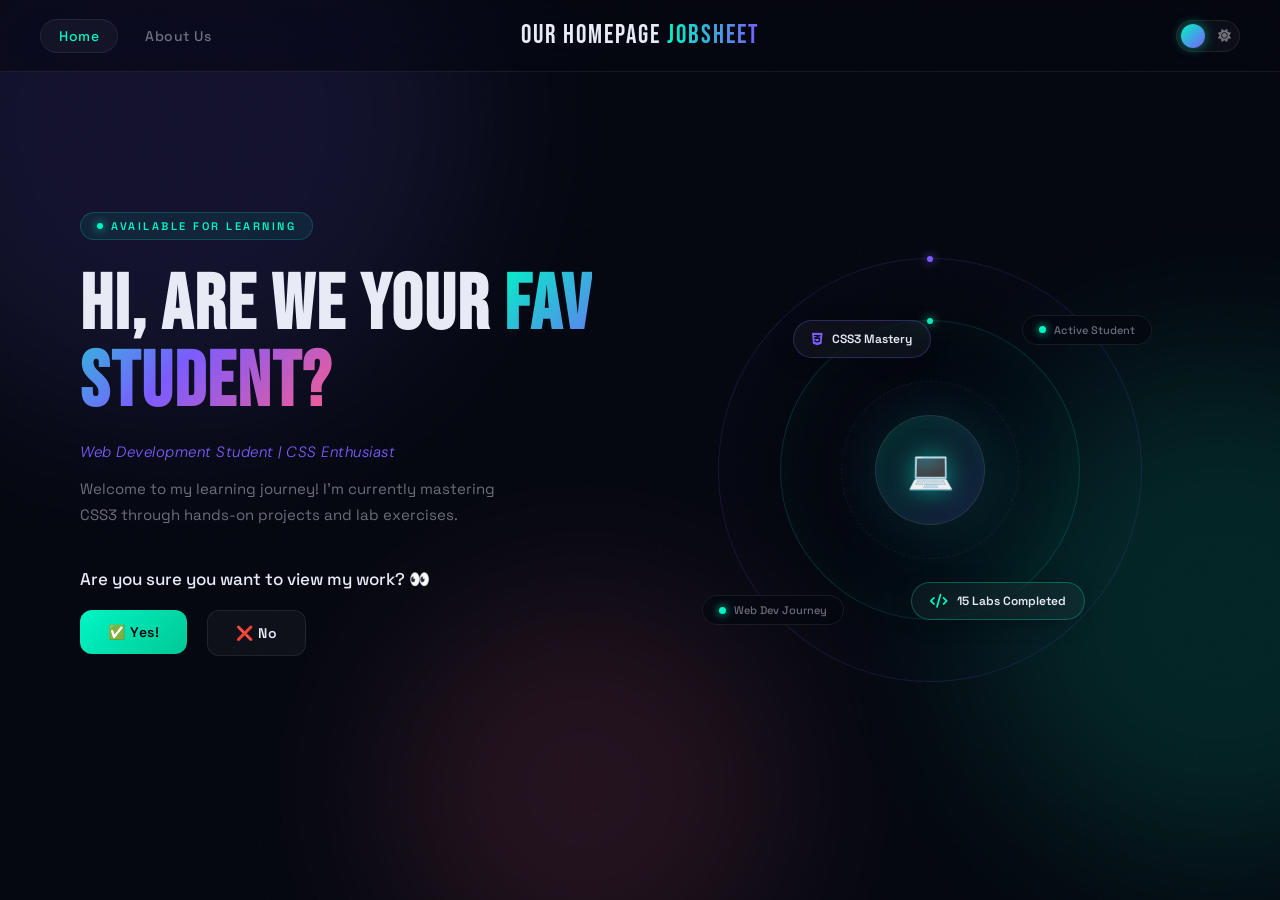
==== commit ff02f1bd: "Refactor CSS for logo and highlight elements: add background-clip property for improved text styling" ====
--- a/index.html
+++ b/index.html
@@ -128,6 +128,7 @@
         }
         .logo span {
             background: linear-gradient(90deg, var(--accent), var(--accent2));
+            background-clip: text;
             -webkit-background-clip: text; -webkit-text-fill-color: transparent;
         }
 
@@ -185,6 +186,7 @@
         }
         .highlight {
             background: linear-gradient(135deg, var(--accent) 0%, var(--accent2) 50%, var(--accent3) 100%);
+            background-clip: text;
             -webkit-background-clip: text; -webkit-text-fill-color: transparent;
             position: relative;
         }
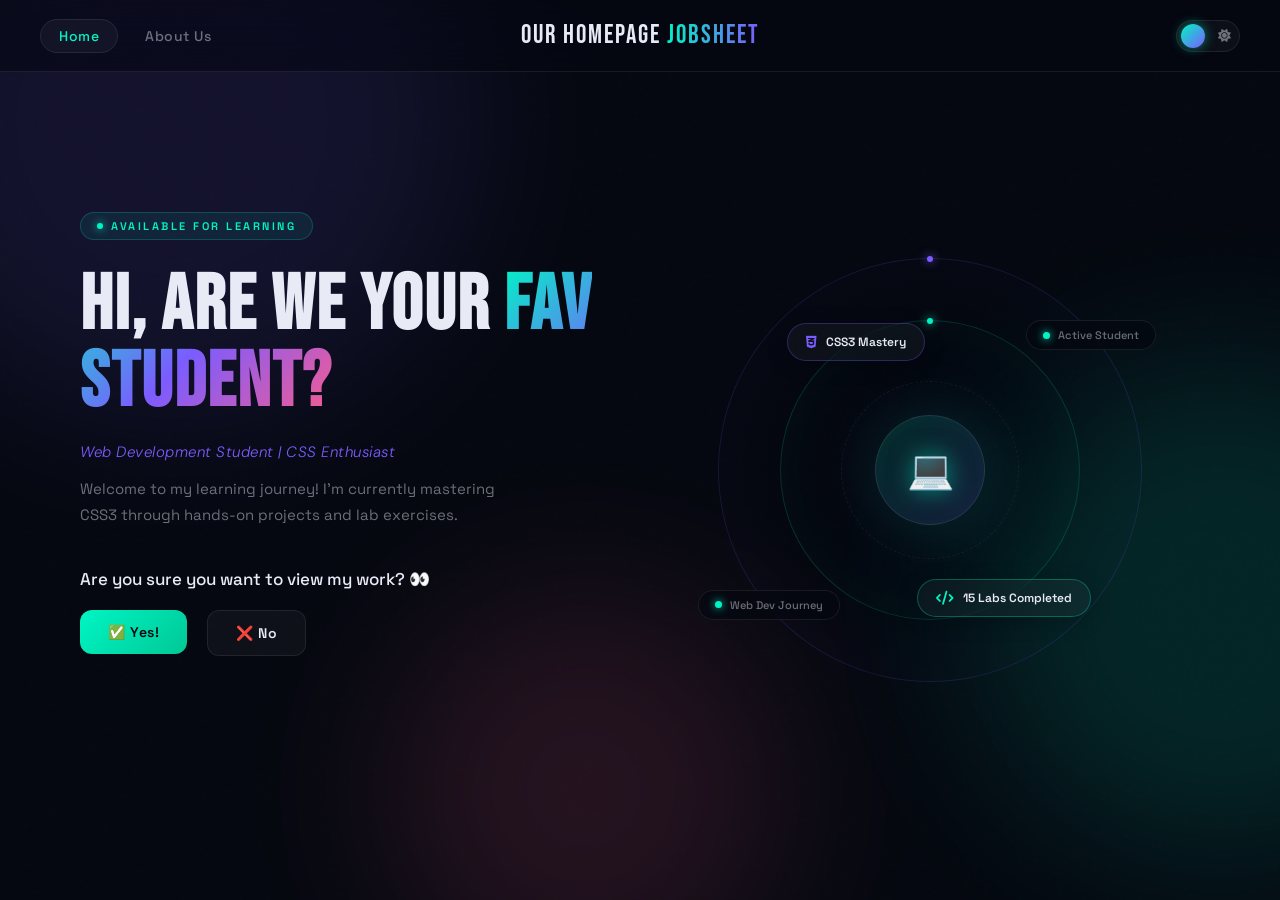
==== commit 3273dd90: "Update links to Muhammad Ammar's page for consistency across the site" ====
--- a/index.html
+++ b/index.html
@@ -487,7 +487,7 @@
                     View Our Work <i class="fas fa-chevron-down dropdown-arrow"></i>
                 </button>
                 <div class="dropdown-menu">
-                    <a href="ammar/ammar.html">
+                    <a href="https://amrujobsheet.syamsulock0457.workers.dev/ammar">
                         <span class="member-avatar-icon avatar-ammar">A</span>
                         <span class="member-details">
                             <span class="member-name">Ammar</span>
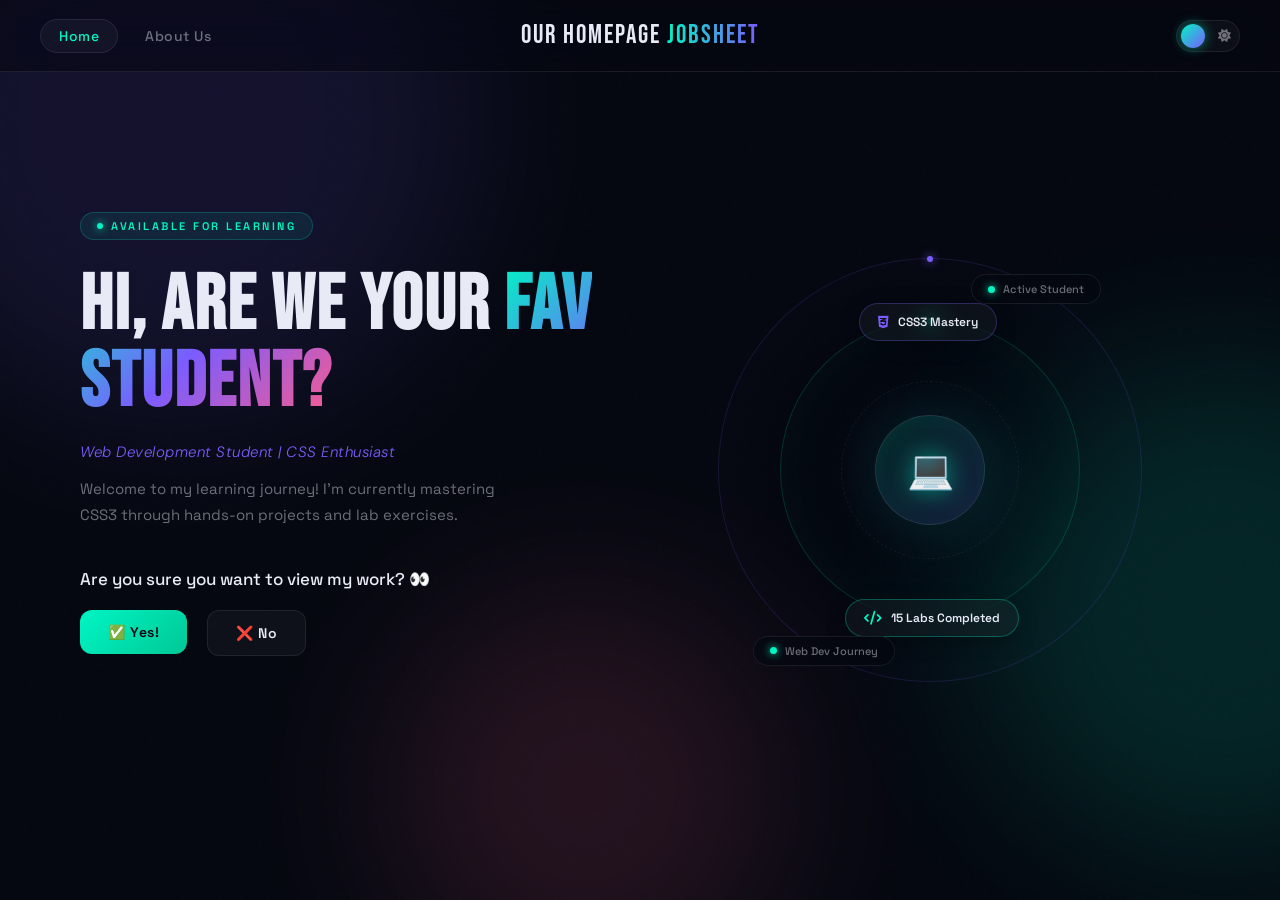
==== commit c6b3b9d2: "Update index.html Signed-off-by: amru0920 <muhdammar758@gmail.com>" ====
--- a/index.html
+++ b/index.html
@@ -487,7 +487,7 @@
                     View Our Work <i class="fas fa-chevron-down dropdown-arrow"></i>
                 </button>
                 <div class="dropdown-menu">
-                    <a href="https://amrujobsheet.syamsulock0457.workers.dev/ammar">
+                    <a href="https://amrujobsheet.muhdammar758.workers.dev/ammar">
                         <span class="member-avatar-icon avatar-ammar">A</span>
                         <span class="member-details">
                             <span class="member-name">Ammar</span>
@@ -657,4 +657,4 @@
     })();
 </script>
 </body>
-</html>+</html>
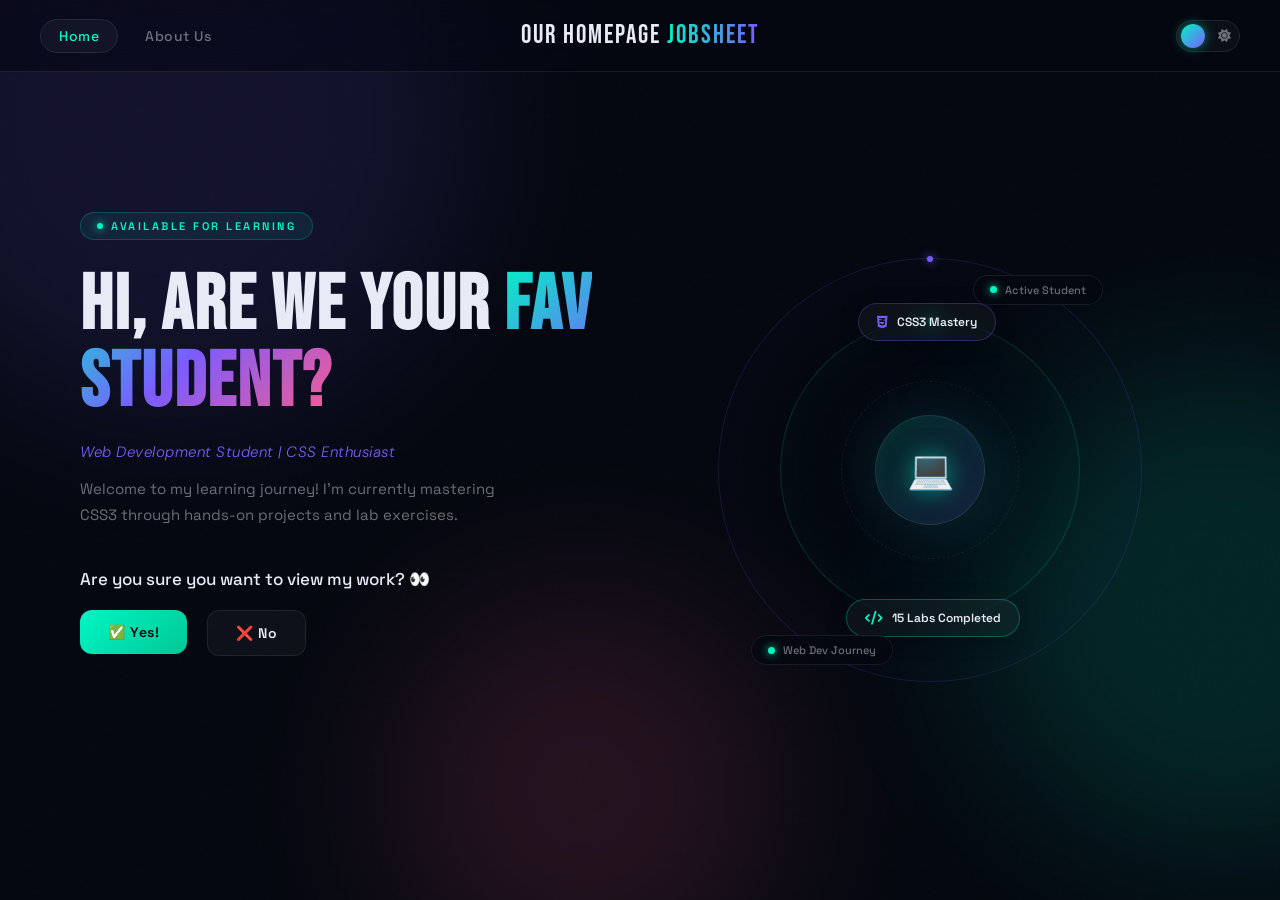
==== commit f92f743d: "Update index.html Signed-off-by: amru0920 <muhdammar758@gmail.com>" ====
--- a/index.html
+++ b/index.html
@@ -487,7 +487,7 @@
                     View Our Work <i class="fas fa-chevron-down dropdown-arrow"></i>
                 </button>
                 <div class="dropdown-menu">
-                    <a href="https://amrujobsheet.muhdammar758.workers.dev/ammar">
+                    <a href="https://ikmlammar.muhdammar758.workers.dev/">
                         <span class="member-avatar-icon avatar-ammar">A</span>
                         <span class="member-details">
                             <span class="member-name">Ammar</span>
